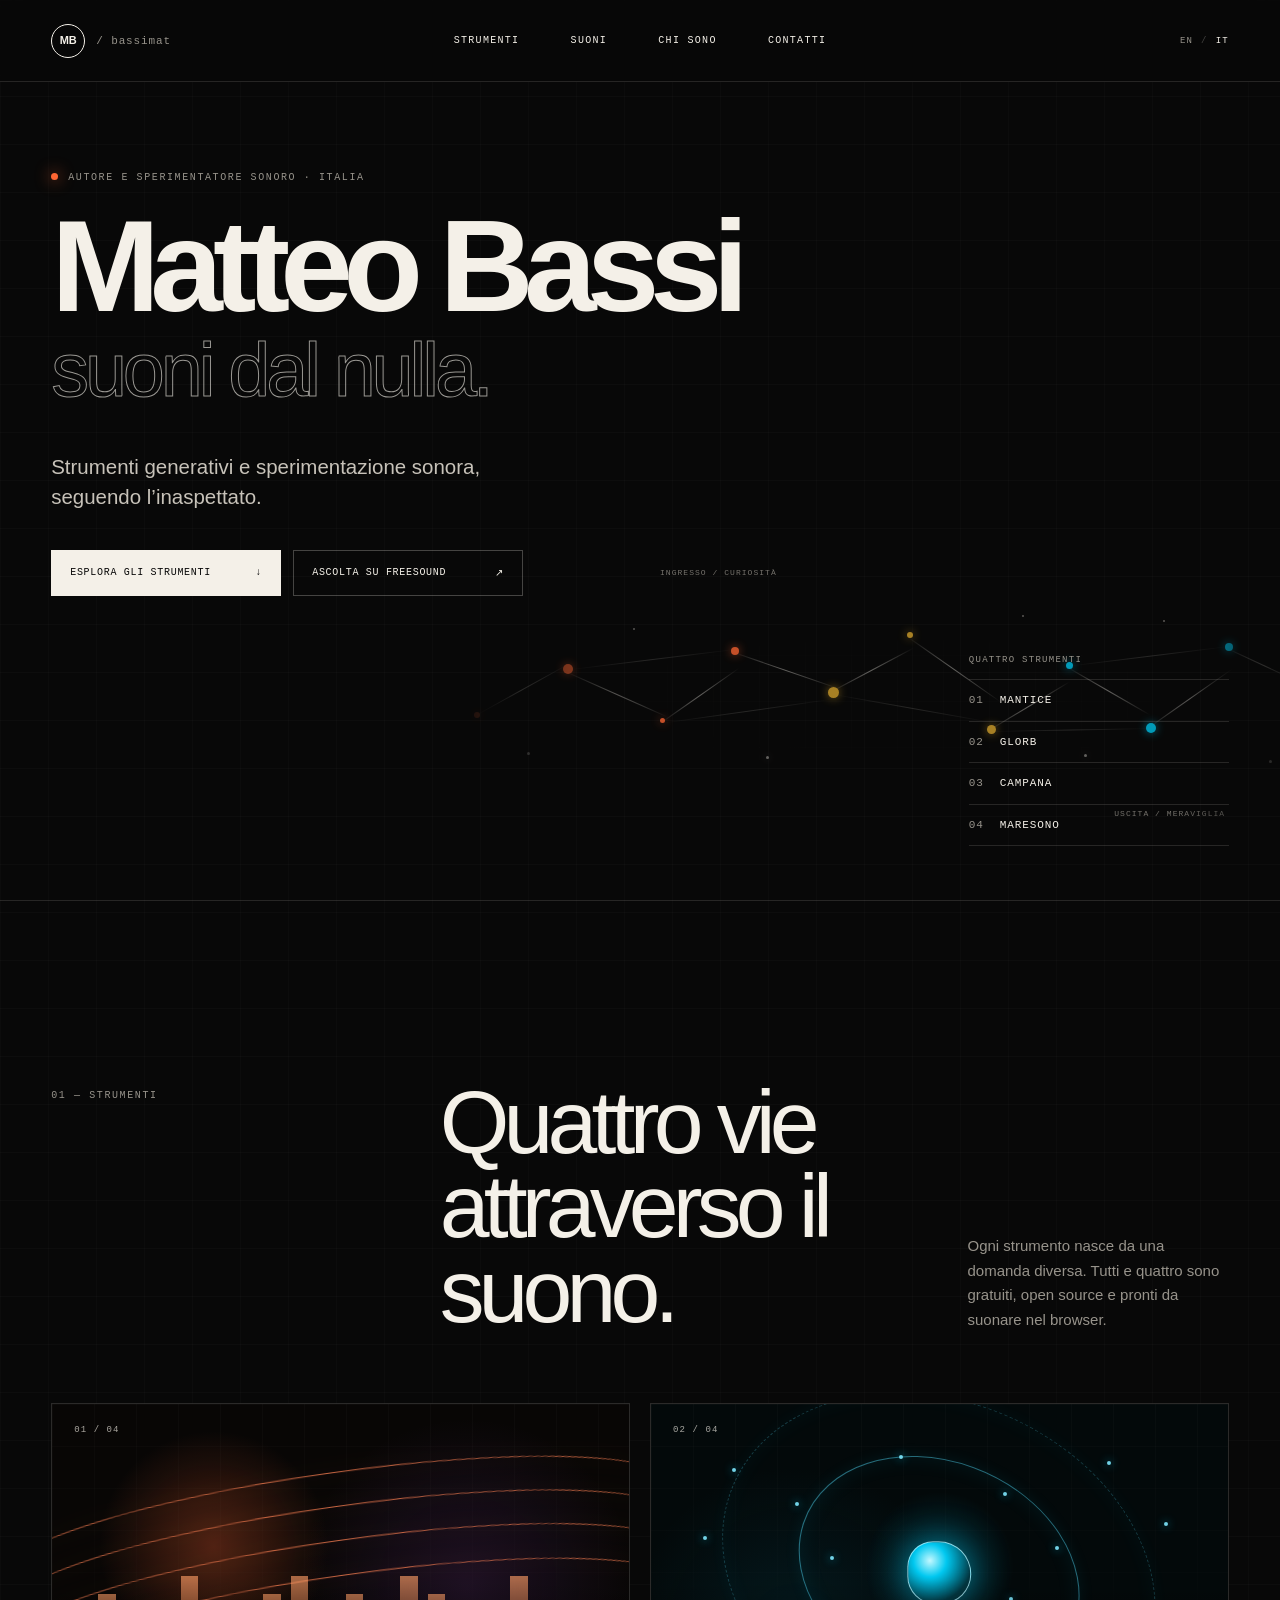
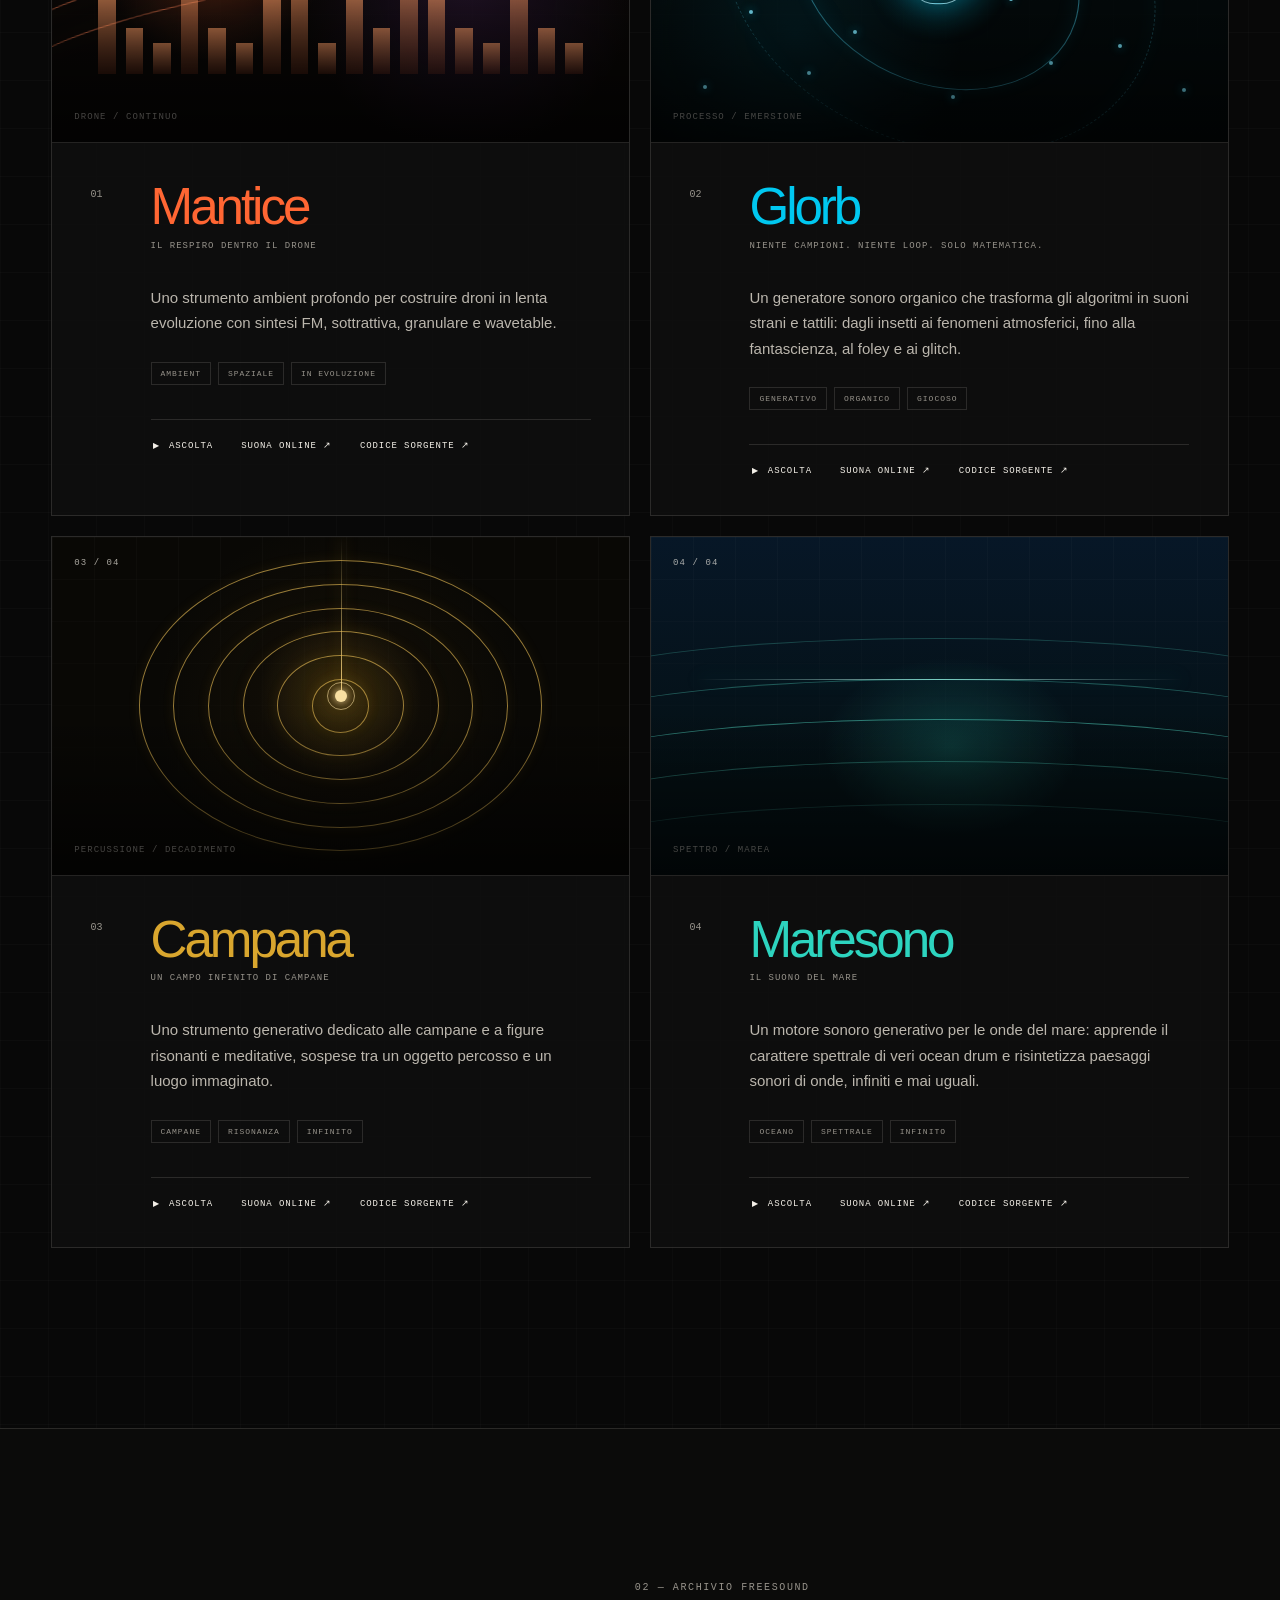
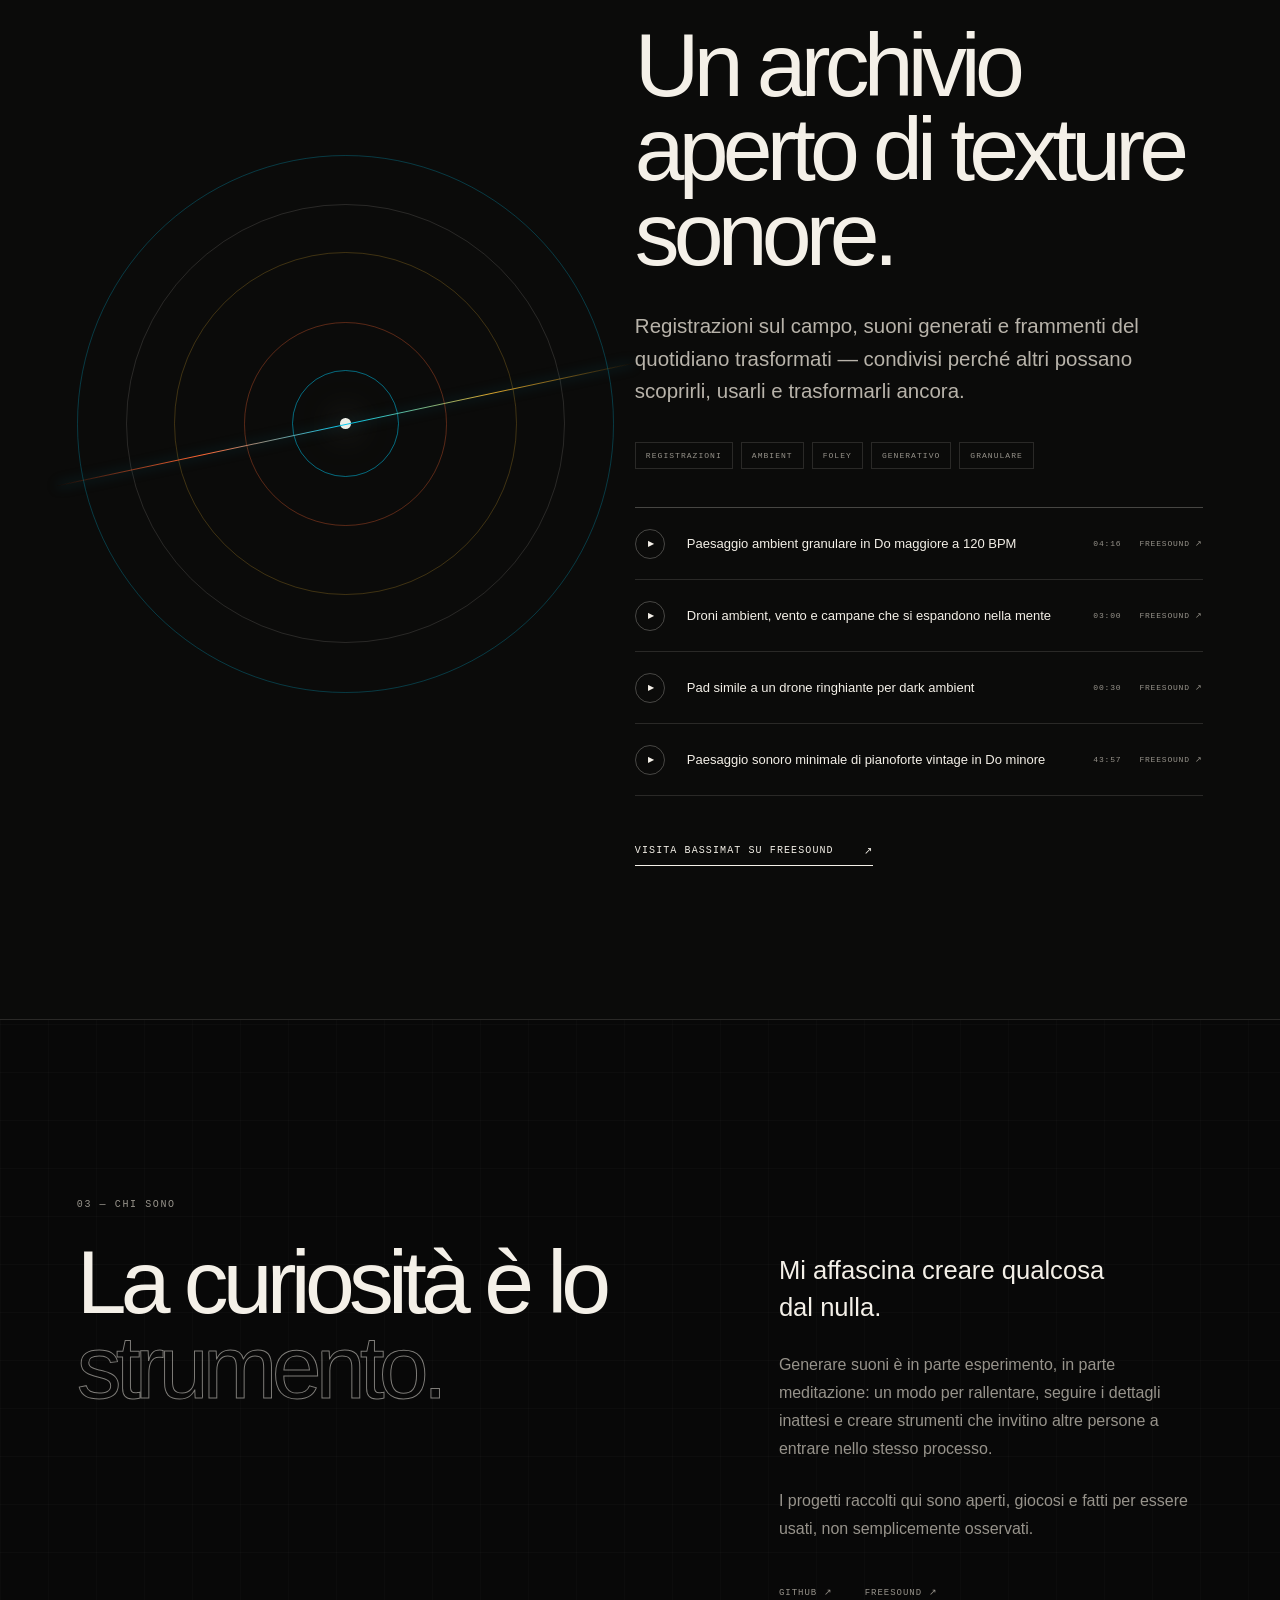
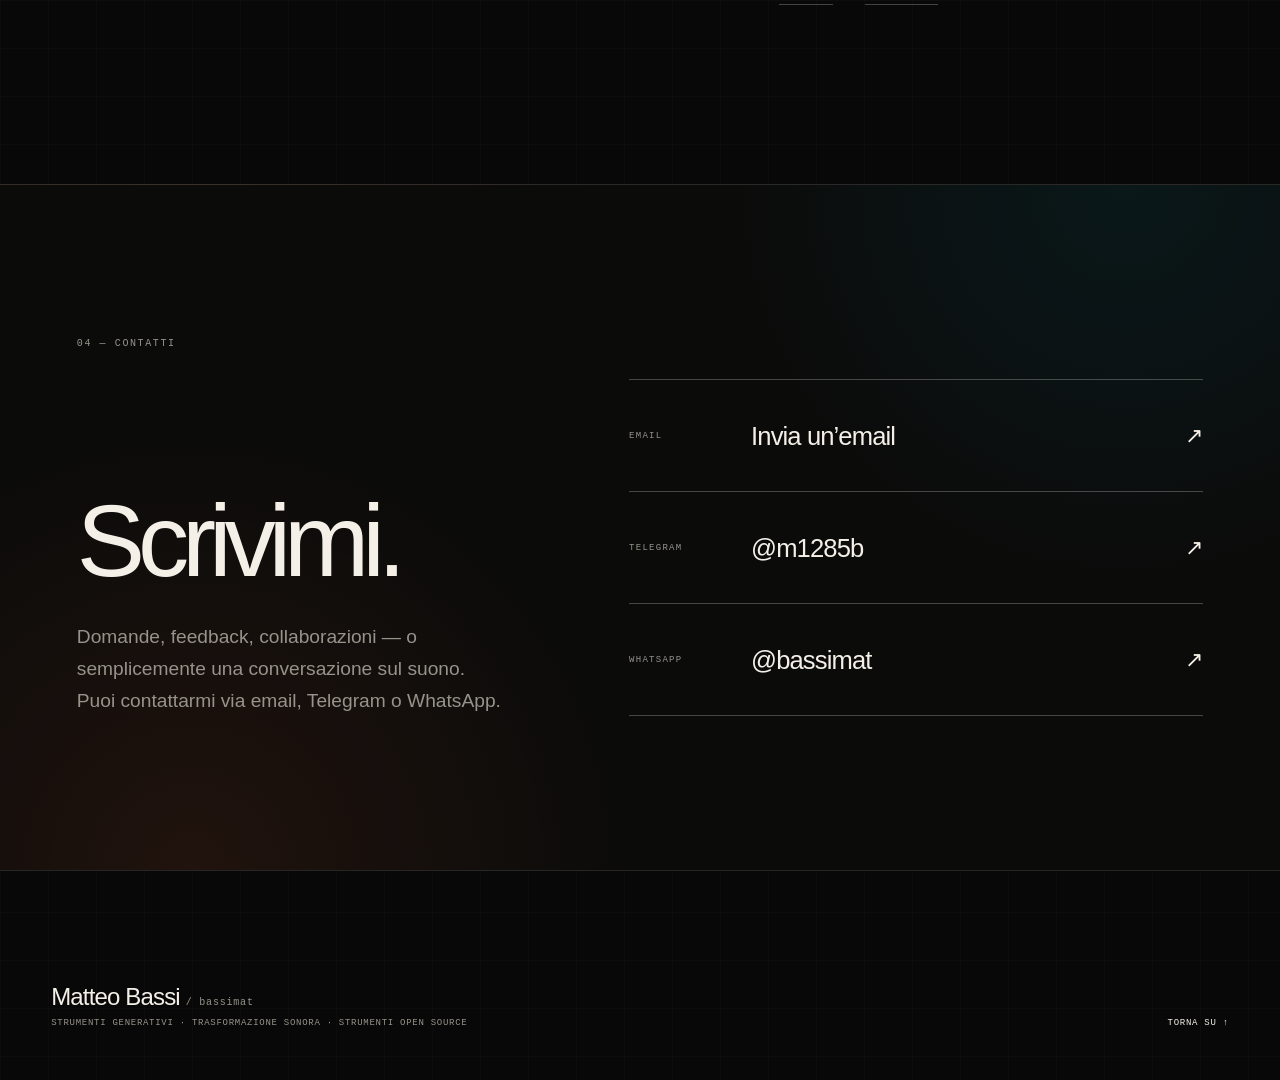
==== it/index.html @ 700a87f7 "Add complete Italian portfolio" ====
<!doctype html>
<html lang="it">
<head>
  <meta charset="utf-8">
  <meta name="viewport" content="width=device-width, initial-scale=1">
  <title>Matteo Bassi (bassimat) — Strumenti generativi e trasformazione sonora</title>
  <meta name="description" content="Strumenti generativi e trasformazione sonora sperimentale di Matteo Bassi (bassimat), creatore di Mantice, Glorb, Campana e Maresono.">
  <meta name="keywords" content="Matteo Bassi, bassimat, strumenti generativi, sound design sperimentale, trasformazione sonora, sintesi audio, Mantice, Glorb, Campana, Maresono">
  <meta name="author" content="Matteo Bassi">
  <meta name="robots" content="index, follow">
  <meta name="google-site-verification" content="pp3jhptIHkhnjku-p-0sm3J4XAJzQlE7WiNZ2JwKUNA">
  <link rel="canonical" href="https://bassimatte.github.io/it/">
  <link rel="alternate" hreflang="en" href="https://bassimatte.github.io/">
  <link rel="alternate" hreflang="it" href="https://bassimatte.github.io/it/">
  <link rel="alternate" hreflang="x-default" href="https://bassimatte.github.io/">
  <link rel="icon" type="image/png" href="/public/favicon-open-orbit.png">
  <link rel="stylesheet" href="/app/globals.css">
  <script src="/public/analytics.js" defer></script>
  <script src="/public/samples.js" defer></script>
  <meta property="og:type" content="website">
  <meta property="og:url" content="https://bassimatte.github.io/it/">
  <meta property="og:site_name" content="Matteo Bassi / bassimat">
  <meta property="og:title" content="Matteo Bassi — Strumenti generativi e trasformazione sonora">
  <meta property="og:description" content="Strumenti generativi e sperimentazione sonora, seguendo l’inaspettato.">
  <meta property="og:image" content="https://bassimatte.github.io/og.png">
  <meta property="og:image:width" content="1200">
  <meta property="og:image:height" content="630">
  <meta property="og:image:alt" content="Matteo Bassi — Strumenti generativi e trasformazione sonora">
  <meta name="twitter:card" content="summary_large_image">
  <meta name="twitter:title" content="Matteo Bassi — Strumenti generativi e trasformazione sonora">
  <meta name="twitter:description" content="Strumenti generativi e sperimentazione sonora, seguendo l’inaspettato.">
  <meta name="twitter:image" content="https://bassimatte.github.io/og.png">
  <script type="application/ld+json">
  {
    "@context": "https://schema.org",
    "@graph": [
      {
        "@type": "Person",
        "@id": "https://bassimatte.github.io/#person",
        "name": "Matteo Bassi",
        "alternateName": "bassimat",
        "url": "https://bassimatte.github.io/",
        "sameAs": ["https://github.com/bassimatte", "https://freesound.org/people/bassimat/", "https://t.me/m1285b", "https://wa.me/bassimat"],
        "knowsAbout": ["Strumenti generativi", "Sound design sperimentale", "Trasformazione sonora", "Sintesi audio"]
      },
      {
        "@type": "SoftwareApplication",
        "name": "Mantice",
        "url": "https://bassimatte.github.io/mantice/",
        "applicationCategory": "MultimediaApplication",
        "operatingSystem": "Web browser",
        "isAccessibleForFree": true,
        "creator": {"@id": "https://bassimatte.github.io/#person"}
      },
      {
        "@type": "SoftwareApplication",
        "name": "Glorb",
        "url": "https://bassimatte.github.io/glorb/",
        "applicationCategory": "MultimediaApplication",
        "operatingSystem": "Web browser",
        "isAccessibleForFree": true,
        "creator": {"@id": "https://bassimatte.github.io/#person"}
      },
      {
        "@type": "SoftwareApplication",
        "name": "Campana",
        "url": "https://bassimatte.github.io/campana/",
        "applicationCategory": "MultimediaApplication",
        "operatingSystem": "Web browser",
        "isAccessibleForFree": true,
        "creator": {"@id": "https://bassimatte.github.io/#person"}
      },
      {
        "@type": "SoftwareApplication",
        "name": "Maresono",
        "url": "https://bassimatte.github.io/maresono/",
        "applicationCategory": "MultimediaApplication",
        "operatingSystem": "Web browser",
        "isAccessibleForFree": true,
        "creator": {"@id": "https://bassimatte.github.io/#person"}
      }
    ]
  }
  </script>
</head>
<body>
  <a class="skip-link" href="#main">Vai al contenuto</a>
  <div class="ambient ambient-one" aria-hidden="true"></div>
  <div class="ambient ambient-two" aria-hidden="true"></div>

  <header class="site-header">
    <a class="wordmark" href="#top" aria-label="Matteo Bassi, pagina iniziale">
      <span class="wordmark-mark">MB</span><span class="wordmark-handle">/ bassimat</span>
    </a>
    <nav aria-label="Navigazione principale">
      <a href="#instruments">Strumenti</a><a href="#sounds">Suoni</a><a href="#about">Chi sono</a><a href="#contact">Contatti</a>
    </nav>
    <div class="language-switcher" aria-label="Selezione lingua"><a href="/" lang="en">EN</a><i aria-hidden="true">/</i><a class="active" href="/it/" lang="it" aria-current="page">IT</a></div>
  </header>

  <main id="main">
    <section class="hero" id="top">
      <div class="hero-copy">
        <p class="eyebrow"><span class="signal-dot" aria-hidden="true"></span>Autore e sperimentatore sonoro · Italia</p>
        <h1>Matteo Bassi<span>suoni dal nulla.</span></h1>
        <p class="hero-intro">Strumenti generativi e sperimentazione sonora, seguendo l’inaspettato.</p>
        <div class="hero-actions">
          <a class="button button-primary" href="#instruments">Esplora gli strumenti <span aria-hidden="true">↓</span></a>
          <a class="button button-secondary" href="https://freesound.org/people/bassimat/" target="_blank" rel="noreferrer">Ascolta su Freesound <span aria-hidden="true">↗</span></a>
        </div>
      </div>
      <div class="hero-signal" aria-hidden="true">
        <div class="signal-label signal-label-left">INGRESSO / CURIOSITÀ</div>
        <div class="hero-constellation">
          <div class="constellation-lines"><i></i><i></i><i></i><i></i><i></i><i></i><i></i><i></i><i></i><i></i><i></i><i></i><i></i><i></i><i></i></div>
          <div class="constellation-grains"><i></i><i></i><i></i><i></i><i></i><i></i><i></i><i></i><i></i><i></i><i></i><i></i><i></i><i></i><i></i><i></i><i></i><i></i></div>
        </div>
        <div class="signal-label signal-label-right">USCITA / MERAVIGLIA</div>
      </div>
      <div class="project-index" aria-label="Progetti in evidenza">
        <span>QUATTRO STRUMENTI</span>
        <ol><li><a href="#mantice"><b>01</b> Mantice</a></li><li><a href="#glorb"><b>02</b> Glorb</a></li><li><a href="#campana"><b>03</b> Campana</a></li><li><a href="#maresono"><b>04</b> Maresono</a></li></ol>
      </div>
    </section>

    <section class="projects-section" id="instruments">
      <div class="section-heading">
        <p class="section-number">01 — STRUMENTI</p>
        <h2>Quattro vie attraverso il suono.</h2>
        <p>Ogni strumento nasce da una domanda diversa. Tutti e quattro sono gratuiti, open source e pronti da suonare nel browser.</p>
      </div>
      <div class="projects-grid">
        <article class="project-card project-orange" id="mantice">
          <a class="project-media" href="https://bassimatte.github.io/mantice/" target="_blank" rel="noreferrer" aria-label="Apri Mantice">
            <div class="project-art art-mantice" aria-hidden="true">
              <span class="art-number">01 / 04</span>
              <div class="mantice-waves"><span></span><span></span><span></span><span></span></div>
              <div class="mantice-spectrum"><i></i><i></i><i></i><i></i><i></i><i></i><i></i><i></i><i></i><i></i><i></i><i></i><i></i><i></i><i></i><i></i><i></i><i></i></div>
              <span class="art-caption">DRONE / CONTINUO</span>
            </div>
          </a>
          <div class="project-body">
            <div class="project-title-row"><span class="project-number">01</span><div><h3><a href="https://bassimatte.github.io/mantice/" target="_blank" rel="noreferrer">Mantice</a></h3><p class="project-kicker">Il respiro dentro il drone</p></div></div>
            <p class="project-description">Uno strumento ambient profondo per costruire droni in lenta evoluzione con sintesi FM, sottrattiva, granulare e wavetable.</p>
            <ul class="tag-list" aria-label="Qualità di Mantice"><li>Ambient</li><li>Spaziale</li><li>In evoluzione</li></ul>
            <div class="project-links"><button class="sample-link" type="button" data-sample-project="mantice" data-samples="https://cdn.freesound.org/previews/860/860122_15636277-hq.mp3" data-sample-names="expanding_drone" data-sample-gains-db="0" aria-label="Ascolta un esempio di Mantice" aria-pressed="false"><span class="sample-icon" aria-hidden="true">▶</span> Ascolta</button><a href="https://bassimatte.github.io/mantice/" target="_blank" rel="noreferrer">Suona online <span aria-hidden="true">↗</span></a><a href="https://github.com/bassimatte/mantice" target="_blank" rel="noreferrer">Codice sorgente <span aria-hidden="true">↗</span></a></div>
          </div>
        </article>

        <article class="project-card project-cyan" id="glorb">
          <a class="project-media" href="https://bassimatte.github.io/glorb/" target="_blank" rel="noreferrer" aria-label="Apri Glorb">
            <div class="project-art art-glorb" aria-hidden="true">
              <span class="art-number">02 / 04</span>
              <div class="glorb-orbits"><span></span><span></span></div>
              <div class="glorb-core"></div>
              <div class="glorb-particles"><i></i><i></i><i></i><i></i><i></i><i></i><i></i><i></i><i></i><i></i><i></i><i></i><i></i><i></i><i></i><i></i><i></i><i></i></div>
              <span class="art-caption">PROCESSO / EMERSIONE</span>
            </div>
          </a>
          <div class="project-body">
            <div class="project-title-row"><span class="project-number">02</span><div><h3><a href="https://bassimatte.github.io/glorb/" target="_blank" rel="noreferrer">Glorb</a></h3><p class="project-kicker">Niente campioni. Niente loop. Solo matematica.</p></div></div>
            <p class="project-description">Un generatore sonoro organico che trasforma gli algoritmi in suoni strani e tattili: dagli insetti ai fenomeni atmosferici, fino alla fantascienza, al foley e ai glitch.</p>
            <ul class="tag-list" aria-label="Qualità di Glorb"><li>Generativo</li><li>Organico</li><li>Giocoso</li></ul>
            <div class="project-links"><button class="sample-link" type="button" data-sample-project="glorb" data-samples="https://cdn.freesound.org/previews/855/855481_15636277-hq.mp3|https://cdn.freesound.org/previews/855/855564_15636277-hq.mp3" data-sample-names="ui|insects" data-sample-gains-db="-1.5|-8.4" aria-label="Ascolta un esempio di Glorb" aria-pressed="false"><span class="sample-icon" aria-hidden="true">▶</span> Ascolta</button><a href="https://bassimatte.github.io/glorb/" target="_blank" rel="noreferrer">Suona online <span aria-hidden="true">↗</span></a><a href="https://github.com/bassimatte/glorb" target="_blank" rel="noreferrer">Codice sorgente <span aria-hidden="true">↗</span></a></div>
          </div>
        </article>

        <article class="project-card project-gold" id="campana">
          <a class="project-media" href="https://bassimatte.github.io/campana/" target="_blank" rel="noreferrer" aria-label="Apri Campana">
            <div class="project-art art-campana" aria-hidden="true">
              <span class="art-number">03 / 04</span>
              <div class="campana-bell">
                <div class="campana-strike"></div>
                <div class="campana-rings"><span></span><span></span><span></span><span></span><span></span><span></span></div>
                <div class="campana-core"></div>
              </div>
              <span class="art-caption">PERCUSSIONE / DECADIMENTO</span>
            </div>
          </a>
          <div class="project-body">
            <div class="project-title-row"><span class="project-number">03</span><div><h3><a href="https://bassimatte.github.io/campana/" target="_blank" rel="noreferrer">Campana</a></h3><p class="project-kicker">Un campo infinito di campane</p></div></div>
            <p class="project-description">Uno strumento generativo dedicato alle campane e a figure risonanti e meditative, sospese tra un oggetto percosso e un luogo immaginato.</p>
            <ul class="tag-list" aria-label="Qualità di Campana"><li>Campane</li><li>Risonanza</li><li>Infinito</li></ul>
            <div class="project-links"><button class="sample-link" type="button" data-sample-project="campana" data-samples="https://cdn.freesound.org/previews/855/855554_15636277-hq.mp3" data-sample-names="aurora" data-sample-gains-db="-2.1" aria-label="Ascolta un esempio di Campana" aria-pressed="false"><span class="sample-icon" aria-hidden="true">▶</span> Ascolta</button><a href="https://bassimatte.github.io/campana/" target="_blank" rel="noreferrer">Suona online <span aria-hidden="true">↗</span></a><a href="https://github.com/bassimatte/campana" target="_blank" rel="noreferrer">Codice sorgente <span aria-hidden="true">↗</span></a></div>
          </div>
        </article>

        <article class="project-card project-teal" id="maresono">
          <a class="project-media" href="https://bassimatte.github.io/maresono/" target="_blank" rel="noreferrer" aria-label="Apri Maresono">
            <div class="project-art art-maresono" aria-hidden="true">
              <span class="art-number">04 / 04</span>
              <div class="maresono-horizon"></div>
              <div class="maresono-waves"><span></span><span></span><span></span><span></span><span></span></div>
              <span class="art-caption">SPETTRO / MAREA</span>
            </div>
          </a>
          <div class="project-body">
            <div class="project-title-row"><span class="project-number">04</span><div><h3><a href="https://bassimatte.github.io/maresono/" target="_blank" rel="noreferrer">Maresono</a></h3><p class="project-kicker">Il suono del mare</p></div></div>
            <p class="project-description">Un motore sonoro generativo per le onde del mare: apprende il carattere spettrale di veri ocean drum e risintetizza paesaggi sonori di onde, infiniti e mai uguali.</p>
            <ul class="tag-list" aria-label="Qualità di Maresono"><li>Oceano</li><li>Spettrale</li><li>Infinito</li></ul>
            <div class="project-links"><button class="sample-link" type="button" data-sample-project="maresono" data-samples="/public/audio/maresono-onda-lunga-sample.mp3" data-sample-names="onda_lunga" data-sample-gains-db="0" aria-label="Ascolta un esempio di Maresono" aria-pressed="false"><span class="sample-icon" aria-hidden="true">▶</span> Ascolta</button><a href="https://bassimatte.github.io/maresono/" target="_blank" rel="noreferrer">Suona online <span aria-hidden="true">↗</span></a><a href="https://github.com/bassimatte/maresono" target="_blank" rel="noreferrer">Codice sorgente <span aria-hidden="true">↗</span></a></div>
          </div>
        </article>
      </div>
    </section>

    <section class="sounds-section" id="sounds">
      <div class="sounds-orbit" aria-hidden="true"><span></span><span></span><span></span><i></i></div>
      <div class="sounds-copy">
        <p class="section-number">02 — ARCHIVIO FREESOUND</p>
        <h2>Un archivio aperto di texture sonore.</h2>
        <p>Registrazioni sul campo, suoni generati e frammenti del quotidiano trasformati — condivisi perché altri possano scoprirli, usarli e trasformarli ancora.</p>
        <div class="sound-topics" aria-label="Temi dell’archivio sonoro"><span>REGISTRAZIONI</span><span>AMBIENT</span><span>FOLEY</span><span>GENERATIVO</span><span>GRANULARE</span></div>
        <div class="archive-list" aria-label="Suoni scelti dall’archivio">
          <div class="archive-item"><button class="archive-play" type="button" data-sample-project="archive" data-sample-label="Paesaggio ambient granulare in Do maggiore a 120 BPM" data-samples="https://cdn.freesound.org/previews/839/839053_15636277-hq.mp3" data-sample-names="839053" aria-label="Ascolta Paesaggio ambient granulare in Do maggiore a 120 BPM" aria-pressed="false"><span class="sample-icon" aria-hidden="true">▶</span></button><strong>Paesaggio ambient granulare in Do maggiore a 120 BPM</strong><span class="archive-duration">04:16</span><a href="https://freesound.org/people/bassimat/sounds/839053/" target="_blank" rel="noreferrer">Freesound <span aria-hidden="true">↗</span></a></div>
          <div class="archive-item"><button class="archive-play" type="button" data-sample-project="archive" data-sample-label="Droni ambient, vento e campane che si espandono nella mente" data-samples="https://cdn.freesound.org/previews/861/861210_15636277-hq.mp3" data-sample-names="861210" aria-label="Ascolta Droni ambient, vento e campane che si espandono nella mente" aria-pressed="false"><span class="sample-icon" aria-hidden="true">▶</span></button><strong>Droni ambient, vento e campane che si espandono nella mente</strong><span class="archive-duration">03:00</span><a href="https://freesound.org/people/bassimat/sounds/861210/" target="_blank" rel="noreferrer">Freesound <span aria-hidden="true">↗</span></a></div>
          <div class="archive-item"><button class="archive-play" type="button" data-sample-project="archive" data-sample-label="Pad simile a un drone ringhiante per dark ambient" data-samples="https://cdn.freesound.org/previews/845/845391_15636277-hq.mp3" data-sample-names="845391" aria-label="Ascolta Pad simile a un drone ringhiante per dark ambient" aria-pressed="false"><span class="sample-icon" aria-hidden="true">▶</span></button><strong>Pad simile a un drone ringhiante per dark ambient</strong><span class="archive-duration">00:30</span><a href="https://freesound.org/people/bassimat/sounds/845391/" target="_blank" rel="noreferrer">Freesound <span aria-hidden="true">↗</span></a></div>
          <div class="archive-item"><button class="archive-play" type="button" data-sample-project="archive" data-sample-label="Paesaggio sonoro minimale di pianoforte vintage in Do minore" data-samples="https://cdn.freesound.org/previews/859/859546_15636277-hq.mp3" data-sample-names="859546" aria-label="Ascolta Paesaggio sonoro minimale di pianoforte vintage in Do minore" aria-pressed="false"><span class="sample-icon" aria-hidden="true">▶</span></button><strong>Paesaggio sonoro minimale di pianoforte vintage in Do minore</strong><span class="archive-duration">43:57</span><a href="https://freesound.org/people/bassimat/sounds/859546/" target="_blank" rel="noreferrer">Freesound <span aria-hidden="true">↗</span></a></div>
        </div>
        <a class="text-link" href="https://freesound.org/people/bassimat/" target="_blank" rel="noreferrer">Visita bassimat su Freesound <span aria-hidden="true">↗</span></a>
      </div>
    </section>

    <section class="about-section" id="about">
      <p class="section-number">03 — CHI SONO</p>
      <div class="about-grid">
        <h2>La curiosità è lo<span>strumento.</span></h2>
        <div class="about-copy">
          <p class="about-lead">Mi affascina creare qualcosa dal nulla.</p>
          <p>Generare suoni è in parte esperimento, in parte meditazione: un modo per rallentare, seguire i dettagli inattesi e creare strumenti che invitino altre persone a entrare nello stesso processo.</p>
          <p>I progetti raccolti qui sono aperti, giocosi e fatti per essere usati, non semplicemente osservati.</p>
          <div class="about-links"><a href="https://github.com/bassimatte" target="_blank" rel="noreferrer">GitHub <span aria-hidden="true">↗</span></a><a href="https://freesound.org/people/bassimat/" target="_blank" rel="noreferrer">Freesound <span aria-hidden="true">↗</span></a></div>
        </div>
      </div>
    </section>

    <section class="contact-section" id="contact">
      <p class="section-number">04 — CONTATTI</p>
      <div class="contact-grid">
        <div class="contact-copy">
          <h2>Scrivimi.</h2>
          <p>Domande, feedback, collaborazioni — o semplicemente una conversazione sul suono. Puoi contattarmi via email, Telegram o WhatsApp.</p>
        </div>
        <div class="contact-actions">
          <button class="contact-card contact-email" type="button" data-email-link="YmFzc2kubWF0dGVvQGdtYWlsLmNvbQ==" aria-label="Invia un’email a Matteo Bassi">
            <span class="contact-label">Email</span><strong>Invia un’email</strong><i aria-hidden="true">↗</i>
          </button>
          <a class="contact-card contact-telegram" href="https://t.me/m1285b" target="_blank" rel="noreferrer">
            <span class="contact-label">Telegram</span><strong>@m1285b</strong><i aria-hidden="true">↗</i>
          </a>
          <a class="contact-card contact-whatsapp" href="https://wa.me/bassimat" target="_blank" rel="noreferrer">
            <span class="contact-label">WhatsApp</span><strong>@bassimat</strong><i aria-hidden="true">↗</i>
          </a>
        </div>
      </div>
    </section>
  </main>

  <footer>
    <div><p class="footer-name">Matteo Bassi <span>/ bassimat</span></p><p>Strumenti generativi · trasformazione sonora · strumenti open source</p></div>
    <a href="#top">Torna su <span aria-hidden="true">↑</span></a>
  </footer>
  <script>(function(){var b=document.querySelector('[data-email-link]');if(!b)return;b.addEventListener('click',function(){window.location.href='mailto:'+atob(b.getAttribute('data-email-link'));});})();</script>
</body>
</html>
---- app/globals.css ----
:root {
  --ink: #080808;
  --panel: #10100f;
  --line: rgba(244, 240, 232, 0.13);
  --line-strong: rgba(244, 240, 232, 0.26);
  --paper: #f4f0e8;
  --muted: #97938b;
  --orange: #ff6633;
  --cyan: #00c8f0;
  --gold: #d9a62e;
  --teal: #2dd4bf;
  --mono: "SFMono-Regular", Consolas, "Liberation Mono", monospace;
  --sans: "Helvetica Neue", Helvetica, Arial, sans-serif;
}

* { box-sizing: border-box; }
html { scroll-behavior: smooth; background: var(--ink); }
body {
  margin: 0;
  overflow-x: hidden;
  background:
    linear-gradient(rgba(255,255,255,0.018) 1px, transparent 1px),
    linear-gradient(90deg, rgba(255,255,255,0.014) 1px, transparent 1px),
    var(--ink);
  background-size: 48px 48px;
  color: var(--paper);
  font-family: var(--sans);
  font-size: 16px;
  line-height: 1.5;
  -webkit-font-smoothing: antialiased;
}

::selection { background: var(--paper); color: var(--ink); }
a { color: inherit; text-decoration: none; }

.skip-link {
  position: fixed;
  z-index: 100;
  top: 12px;
  left: 12px;
  padding: 10px 14px;
  transform: translateY(-160%);
  background: var(--paper);
  color: var(--ink);
  font: 12px var(--mono);
}
.skip-link:focus { transform: translateY(0); }

.ambient {
  position: fixed;
  z-index: -1;
  border-radius: 50%;
  filter: blur(90px);
  opacity: 0.1;
  pointer-events: none;
}
.ambient-one { top: 8vh; left: -20vw; width: 55vw; height: 55vw; background: var(--orange); }
.ambient-two { top: 52vh; right: -25vw; width: 58vw; height: 58vw; background: var(--cyan); }

.site-header {
  position: relative;
  z-index: 10;
  display: grid;
  grid-template-columns: 1fr auto 1fr;
  align-items: center;
  min-height: 82px;
  padding: 0 clamp(22px, 4vw, 68px);
  border-bottom: 1px solid var(--line);
  background: rgba(8, 8, 8, 0.82);
  backdrop-filter: blur(18px);
}
.wordmark { display: inline-flex; align-items: baseline; width: fit-content; font-weight: 700; letter-spacing: -0.02em; }
.wordmark-mark {
  display: inline-grid;
  place-items: center;
  width: 34px;
  height: 34px;
  margin-right: 11px;
  border: 1px solid var(--paper);
  border-radius: 50%;
  font-size: 11px;
  letter-spacing: 0;
}
.wordmark-handle { color: var(--muted); font: 400 11px var(--mono); letter-spacing: 0.08em; }
nav { display: flex; gap: clamp(24px, 4vw, 52px); font: 10px var(--mono); letter-spacing: 0.13em; text-transform: uppercase; }
nav a, .header-link, footer a { transition: color 180ms ease; }
nav a:hover, .header-link:hover, footer a:hover { color: var(--orange); }
.header-link { justify-self: end; font: 10px var(--mono); letter-spacing: 0.13em; text-transform: uppercase; }
.language-switcher { justify-self: end; display: flex; align-items: center; gap: 8px; color: var(--muted); font: 9px var(--mono); letter-spacing: 0.13em; }
.language-switcher a { transition: color 180ms ease; }
.language-switcher a:hover, .language-switcher a:focus-visible { color: var(--orange); }
.language-switcher .active { color: var(--paper); }
.language-switcher i { color: var(--line-strong); font-style: normal; }

.hero {
  position: relative;
  display: grid;
  grid-template-columns: minmax(0, 1.5fr) minmax(220px, 0.5fr);
  min-height: calc(100svh - 82px);
  padding: clamp(72px, 10vh, 128px) clamp(22px, 4vw, 68px) 40px;
  overflow: hidden;
}
.hero-copy { position: relative; z-index: 2; max-width: 1050px; }
.eyebrow, .section-number { margin: 0 0 30px; color: var(--muted); font: 10px var(--mono); letter-spacing: 0.16em; text-transform: uppercase; }
.signal-dot {
  display: inline-block;
  width: 7px;
  height: 7px;
  margin-right: 10px;
  border-radius: 50%;
  background: var(--orange);
  box-shadow: 0 0 16px var(--orange);
  animation: pulse 2.4s ease-in-out infinite;
}
@keyframes pulse { 50% { opacity: 0.35; box-shadow: 0 0 4px var(--orange); } }
h1, h2, h3, p { text-wrap: pretty; }
h1 { max-width: 1040px; margin: 0; font-size: clamp(64px, 10.2vw, 164px); font-weight: 600; letter-spacing: -0.075em; line-height: 0.82; }
h1 > span {
  display: block;
  max-width: 850px;
  margin-top: 0.18em;
  color: transparent;
  font-size: 0.58em;
  font-weight: 400;
  letter-spacing: -0.055em;
  line-height: 0.96;
  -webkit-text-stroke: 1px rgba(244, 240, 232, 0.62);
}
.hero-intro { max-width: 570px; margin: 46px 0 0; color: #c7c2b9; font-size: clamp(18px, 1.6vw, 24px); font-weight: 300; line-height: 1.45; }
.hero-actions { display: flex; flex-wrap: wrap; gap: 12px; margin-top: 38px; }
.button {
  display: inline-flex;
  align-items: center;
  justify-content: space-between;
  min-width: 230px;
  padding: 16px 18px;
  border: 1px solid var(--line-strong);
  font: 10px var(--mono);
  letter-spacing: 0.07em;
  text-transform: uppercase;
  transition: color 180ms ease, background 180ms ease, border-color 180ms ease;
}
.button-primary { border-color: var(--paper); background: var(--paper); color: var(--ink); }
.button-primary:hover { border-color: var(--orange); background: var(--orange); }
.button-secondary:hover { border-color: var(--paper); background: rgba(244, 240, 232, 0.06); }

.hero-signal {
  position: absolute;
  z-index: 0;
  right: -4%;
  bottom: 10%;
  left: 35%;
  height: 250px;
  opacity: 0.76;
  -webkit-mask-image: linear-gradient(90deg, transparent, black 22%, black 82%, transparent);
  mask-image: linear-gradient(90deg, transparent, black 22%, black 82%, transparent);
}
.hero-constellation { position: absolute; inset: 22px 0 18px; animation: constellation-breathe 16s ease-in-out infinite; }
.hero-constellation::before { position: absolute; inset: 9% 4%; content: ""; opacity: 0.18; background-image: linear-gradient(rgba(244, 240, 232, 0.12) 1px, transparent 1px), linear-gradient(90deg, rgba(244, 240, 232, 0.12) 1px, transparent 1px); background-size: 46px 46px; mask-image: radial-gradient(ellipse, black, transparent 72%); }
.constellation-lines, .constellation-grains { position: absolute; inset: 0; }
.constellation-lines i { position: absolute; display: block; height: 1px; background: linear-gradient(90deg, transparent, rgba(244, 240, 232, 0.5), transparent); transform-origin: left center; animation: constellation-link 7s ease-in-out infinite; }
.constellation-lines i:nth-child(1) { top: 60%; left: 3%; width: 12%; transform: rotate(-29deg); }
.constellation-lines i:nth-child(2) { top: 38%; left: 13%; width: 13%; transform: rotate(24deg); animation-delay: -1.4s; }
.constellation-lines i:nth-child(3) { top: 63%; left: 24%; width: 11%; transform: rotate(-35deg); animation-delay: -3s; }
.constellation-lines i:nth-child(4) { top: 29%; left: 32%; width: 13%; transform: rotate(19deg); animation-delay: -4.5s; }
.constellation-lines i:nth-child(5) { top: 49%; left: 43%; width: 11%; transform: rotate(-28deg); animation-delay: -2.2s; }
.constellation-lines i:nth-child(6) { top: 22%; left: 52%; width: 13%; transform: rotate(35deg); animation-delay: -5.5s; }
.constellation-lines i:nth-child(7) { top: 67%; left: 61%; width: 11%; transform: rotate(-31deg); animation-delay: -0.8s; }
.constellation-lines i:nth-child(8) { top: 36%; left: 70%; width: 11%; transform: rotate(30deg); animation-delay: -3.8s; }
.constellation-lines i:nth-child(9) { top: 66%; left: 79%; width: 12%; transform: rotate(-35deg); animation-delay: -1.9s; }
.constellation-lines i:nth-child(10) { top: 27%; left: 88%; width: 10%; transform: rotate(25deg); animation-delay: -4.9s; }
.constellation-lines i:nth-child(11) { top: 38%; left: 13%; width: 20%; transform: rotate(-7deg); opacity: 0.35; animation-delay: -2.7s; }
.constellation-lines i:nth-child(12) { top: 63%; left: 24%; width: 20%; transform: rotate(-8deg); opacity: 0.35; animation-delay: -5.8s; }
.constellation-lines i:nth-child(13) { top: 49%; left: 43%; width: 19%; transform: rotate(10deg); opacity: 0.35; animation-delay: -1.1s; }
.constellation-lines i:nth-child(14) { top: 67%; left: 61%; width: 19%; transform: rotate(-1deg); opacity: 0.35; animation-delay: -4.2s; }
.constellation-lines i:nth-child(15) { top: 36%; left: 70%; width: 19%; transform: rotate(-7deg); opacity: 0.35; animation-delay: -3.3s; }
.constellation-grains i { --grain-color: var(--paper); --grain-size: 4px; --drift-x: 3px; --drift-y: -4px; position: absolute; display: block; width: var(--grain-size); aspect-ratio: 1; border-radius: 50%; background: var(--grain-color); box-shadow: 0 0 10px color-mix(in srgb, var(--grain-color) 70%, transparent); animation: constellation-grain 6s ease-in-out infinite; }
.constellation-grains i:nth-child(1) { top: 58%; left: 3%; --grain-color: var(--orange); --grain-size: 6px; }
.constellation-grains i:nth-child(2) { top: 35%; left: 13%; --grain-color: var(--orange); --grain-size: 10px; --drift-x: -3px; animation-delay: -1.2s; }
.constellation-grains i:nth-child(3) { top: 61%; left: 24%; --grain-color: var(--orange); --grain-size: 5px; --drift-y: 4px; animation-delay: -2.8s; }
.constellation-grains i:nth-child(4) { top: 27%; left: 32%; --grain-color: var(--orange); --grain-size: 8px; --drift-x: 5px; animation-delay: -4.1s; }
.constellation-grains i:nth-child(5) { top: 46%; left: 43%; --grain-color: var(--gold); --grain-size: 11px; --drift-x: -4px; animation-delay: -0.6s; }
.constellation-grains i:nth-child(6) { top: 20%; left: 52%; --grain-color: var(--gold); --grain-size: 6px; --drift-y: 5px; animation-delay: -3.5s; }
.constellation-grains i:nth-child(7) { top: 64%; left: 61%; --grain-color: var(--gold); --grain-size: 9px; --drift-x: 4px; animation-delay: -5.2s; }
.constellation-grains i:nth-child(8) { top: 34%; left: 70%; --grain-color: var(--cyan); --grain-size: 7px; --drift-y: 4px; animation-delay: -2s; }
.constellation-grains i:nth-child(9) { top: 63%; left: 79%; --grain-color: var(--cyan); --grain-size: 10px; --drift-x: -4px; animation-delay: -4.7s; }
.constellation-grains i:nth-child(10) { top: 25%; left: 88%; --grain-color: var(--cyan); --grain-size: 8px; --drift-y: 5px; animation-delay: -1.8s; }
.constellation-grains i:nth-child(11) { top: 48%; left: 97%; --grain-color: var(--cyan); --grain-size: 12px; --drift-x: -5px; animation-delay: -3.9s; }
.constellation-grains i:nth-child(12) { top: 77%; left: 9%; --grain-size: 3px; opacity: 0.5; animation-delay: -4.4s; }
.constellation-grains i:nth-child(13) { top: 18%; left: 21%; --grain-size: 2px; opacity: 0.45; animation-delay: -2.5s; }
.constellation-grains i:nth-child(14) { top: 79%; left: 36%; --grain-size: 3px; opacity: 0.5; animation-delay: -5.6s; }
.constellation-grains i:nth-child(15) { top: 12%; left: 65%; --grain-size: 2px; opacity: 0.45; animation-delay: -1.5s; }
.constellation-grains i:nth-child(16) { top: 78%; left: 72%; --grain-size: 3px; opacity: 0.5; animation-delay: -3.1s; }
.constellation-grains i:nth-child(17) { top: 14%; left: 81%; --grain-size: 2px; opacity: 0.45; animation-delay: -0.9s; }
.constellation-grains i:nth-child(18) { top: 81%; left: 93%; --grain-size: 3px; opacity: 0.5; animation-delay: -4.9s; }
@keyframes constellation-breathe { 50% { transform: translate3d(1.2%, -2%, 0) scale(1.015); } }
@keyframes constellation-link { 0%, 100% { opacity: 0.15; } 50% { opacity: 0.62; } }
@keyframes constellation-grain { 0%, 100% { opacity: 0.48; transform: translate3d(0, 0, 0) scale(0.86); } 48% { opacity: 1; transform: translate3d(var(--drift-x), var(--drift-y), 0) scale(1.16); } }
.signal-label { position: absolute; color: var(--muted); font: 8px var(--mono); letter-spacing: 0.13em; }
.signal-label-left { top: 0; left: 24%; }
.signal-label-right { right: 12%; bottom: 0; }

.project-index { position: relative; z-index: 2; align-self: end; justify-self: end; width: min(100%, 260px); margin-bottom: 14px; font-family: var(--mono); }
.project-index > span { display: block; padding-bottom: 12px; border-bottom: 1px solid var(--line); color: var(--muted); font-size: 9px; letter-spacing: 0.14em; }
.project-index ol { margin: 0; padding: 0; list-style: none; }
.project-index a { display: flex; gap: 16px; padding: 12px 0; border-bottom: 1px solid var(--line); font-size: 11px; letter-spacing: 0.08em; text-transform: uppercase; transition: padding 180ms ease, color 180ms ease; }
.project-index a:hover { padding-left: 8px; color: var(--orange); }
.project-index b { color: var(--muted); font-weight: 400; }

.projects-section { padding: clamp(100px, 14vw, 200px) clamp(22px, 4vw, 68px); border-top: 1px solid var(--line); }
.section-heading { display: grid; grid-template-columns: 1fr 1.4fr 0.75fr; gap: 40px; align-items: end; margin-bottom: 70px; }
.section-heading .section-number { align-self: start; margin: 10px 0 0; }
.section-heading h2, .sounds-copy h2, .about-grid h2 { margin: 0; font-size: clamp(46px, 7vw, 108px); font-weight: 500; letter-spacing: -0.065em; line-height: 0.94; }
.section-heading > p:last-child { margin: 0; color: var(--muted); font-size: 15px; line-height: 1.65; }

.projects-grid { display: grid; grid-template-columns: repeat(2, minmax(0, 1fr)); gap: 20px; }
.project-card { overflow: hidden; border: 1px solid var(--line); background: rgba(15, 15, 14, 0.86); transition: border-color 220ms ease, transform 220ms ease; }
.project-card:hover { transform: translateY(-4px); }
.project-orange:hover { border-color: rgba(255, 102, 51, 0.65); }
.project-cyan:hover { border-color: rgba(0, 200, 240, 0.65); }
.project-gold:hover { border-color: rgba(217, 166, 46, 0.65); }
.project-teal:hover { border-color: rgba(45, 212, 191, 0.65); }
.project-media { position: relative; display: block; aspect-ratio: 1.7 / 1; overflow: hidden; border-bottom: 1px solid var(--line); background: #050505; }
.project-media::after { position: absolute; z-index: 2; inset: 0; content: ""; background: linear-gradient(180deg, transparent 52%, rgba(0, 0, 0, 0.7)); pointer-events: none; }
.project-art { position: absolute; inset: 0; overflow: hidden; isolation: isolate; transition: transform 700ms cubic-bezier(.2,.8,.2,1); }
.project-art::before { position: absolute; z-index: -1; inset: 0; content: ""; opacity: 0.15; background-image: linear-gradient(rgba(244, 240, 232, 0.16) 1px, transparent 1px), linear-gradient(90deg, rgba(244, 240, 232, 0.16) 1px, transparent 1px); background-size: 42px 42px; mask-image: linear-gradient(to bottom, black, transparent 84%); }
.project-media:hover .project-art { transform: scale(1.025); }
.art-number, .art-caption { position: absolute; z-index: 3; color: rgba(244, 240, 232, 0.68); font: 9px var(--mono); letter-spacing: 0.12em; }
.art-number { top: 21px; left: 22px; }
.art-caption { bottom: 20px; left: 22px; }
.art-mantice { background: radial-gradient(circle at 28% 42%, rgba(255, 102, 51, 0.29), transparent 25%), radial-gradient(circle at 72% 54%, rgba(129, 65, 171, 0.18), transparent 37%), #080605; }
.mantice-waves { position: absolute; inset: 7% -14% 15%; transform: rotate(-8deg); }
.mantice-waves span { position: absolute; left: 4%; width: 92%; height: 44%; border: 1px solid transparent; border-top-color: rgba(255, 131, 84, 0.77); border-radius: 50%; filter: drop-shadow(0 0 9px rgba(255, 102, 51, 0.32)); animation: mantice-drift 8s ease-in-out infinite alternate; }
.mantice-waves span:nth-child(1) { top: 17%; }
.mantice-waves span:nth-child(2) { top: 30%; animation-delay: -2s; animation-duration: 10s; }
.mantice-waves span:nth-child(3) { top: 43%; animation-delay: -4s; animation-duration: 12s; }
.mantice-waves span:nth-child(4) { top: 56%; animation-delay: -6s; animation-duration: 14s; }
.mantice-spectrum { position: absolute; right: 8%; bottom: 20%; left: 8%; display: flex; gap: clamp(4px, 1vw, 10px); align-items: end; height: 31%; opacity: 0.7; }
.mantice-spectrum i { flex: 1; min-width: 2px; height: 30%; background: linear-gradient(to top, rgba(255, 102, 51, 0.2), rgba(255, 158, 102, 0.9)); animation: mantice-meter 3.6s ease-in-out infinite alternate; transform-origin: bottom; }
.mantice-spectrum i:nth-child(3n + 1) { height: 77%; animation-delay: -1.1s; }
.mantice-spectrum i:nth-child(3n + 2) { height: 44%; animation-delay: -2.3s; }
.mantice-spectrum i:nth-child(4n) { height: 94%; animation-delay: -3s; }

.art-glorb { background: radial-gradient(circle at 50% 48%, rgba(0, 200, 240, 0.21), transparent 22%), radial-gradient(circle at 25% 68%, rgba(5, 78, 96, 0.24), transparent 34%), #03090a; }
.glorb-orbits, .glorb-particles { position: absolute; inset: 0; }
.glorb-orbits span { position: absolute; top: 50%; left: 50%; width: 44%; aspect-ratio: 1; border: 1px solid rgba(80, 225, 255, 0.45); border-radius: 50%; transform: translate(-50%, -50%) rotate(-18deg) skewX(15deg); box-shadow: inset 0 0 22px rgba(0, 200, 240, 0.08), 0 0 16px rgba(0, 200, 240, 0.08); animation: glorb-orbit 14s linear infinite; }
.glorb-orbits span:nth-child(2) { width: 68%; border-style: dashed; opacity: 0.5; animation-direction: reverse; animation-duration: 22s; }
.glorb-core { position: absolute; top: 50%; left: 50%; width: 11%; aspect-ratio: 1; border: 1px solid rgba(179, 244, 255, 0.76); border-radius: 44% 56% 52% 48%; background: radial-gradient(circle at 35% 30%, #c4f8ff, #00c8f0 28%, rgba(0, 200, 240, 0.12) 72%); box-shadow: 0 0 34px rgba(0, 200, 240, 0.55); transform: translate(-50%, -50%); animation: glorb-core 5s ease-in-out infinite alternate; }
.glorb-particles i { position: absolute; width: 4px; aspect-ratio: 1; border-radius: 50%; background: rgba(125, 232, 255, 0.9); box-shadow: 0 0 9px rgba(0, 200, 240, 0.8); animation: glorb-pulse 3.4s ease-in-out infinite alternate; }
.glorb-particles i:nth-child(1) { top: 19%; left: 14%; }
.glorb-particles i:nth-child(2) { top: 29%; left: 25%; animation-delay: -1.5s; }
.glorb-particles i:nth-child(3) { top: 15%; left: 43%; animation-delay: -2.4s; }
.glorb-particles i:nth-child(4) { top: 26%; left: 61%; animation-delay: -0.7s; }
.glorb-particles i:nth-child(5) { top: 17%; left: 79%; animation-delay: -2.8s; }
.glorb-particles i:nth-child(6) { top: 39%; left: 9%; animation-delay: -1.9s; }
.glorb-particles i:nth-child(7) { top: 45%; left: 31%; animation-delay: -0.4s; }
.glorb-particles i:nth-child(8) { top: 42%; left: 70%; animation-delay: -2.1s; }
.glorb-particles i:nth-child(9) { top: 35%; left: 89%; animation-delay: -1.2s; }
.glorb-particles i:nth-child(10) { top: 61%; left: 17%; animation-delay: -2.6s; }
.glorb-particles i:nth-child(11) { top: 67%; left: 35%; animation-delay: -0.9s; }
.glorb-particles i:nth-child(12) { top: 57%; left: 62%; animation-delay: -1.7s; }
.glorb-particles i:nth-child(13) { top: 71%; left: 81%; animation-delay: -0.2s; }
.glorb-particles i:nth-child(14) { top: 83%; left: 9%; animation-delay: -2.2s; }
.glorb-particles i:nth-child(15) { top: 79%; left: 27%; animation-delay: -1.1s; }
.glorb-particles i:nth-child(16) { top: 86%; left: 52%; animation-delay: -3s; }
.glorb-particles i:nth-child(17) { top: 76%; left: 69%; animation-delay: -0.6s; }
.glorb-particles i:nth-child(18) { top: 84%; left: 92%; animation-delay: -1.8s; }

.art-campana { background: radial-gradient(circle at 50% 47%, rgba(217, 166, 46, 0.2), transparent 24%), radial-gradient(circle at 50% 50%, rgba(90, 62, 11, 0.14), transparent 55%), #090805; }
.campana-bell { position: absolute; inset: 0; transform-origin: 50% 0; animation: campana-sway 9s ease-in-out infinite alternate; }
.campana-rings { position: absolute; inset: 0; }
.campana-rings span { position: absolute; border: 1px solid rgba(234, 190, 86, 0.62); border-radius: 50%; box-shadow: 0 0 13px rgba(217, 166, 46, 0.08); animation: campana-breathe 6.4s ease-in-out infinite alternate; }
.campana-rings span:nth-child(1) { inset: 42% 45%; }
.campana-rings span:nth-child(2) { inset: 35% 39%; animation-delay: -1s; }
.campana-rings span:nth-child(3) { inset: 28% 33%; animation-delay: -2s; }
.campana-rings span:nth-child(4) { inset: 21% 27%; animation-delay: -3s; }
.campana-rings span:nth-child(5) { inset: 14% 21%; animation-delay: -4s; }
.campana-rings span:nth-child(6) { inset: 7% 15%; animation-delay: -5s; }
.campana-core { position: absolute; top: 47%; left: 50%; width: 12px; aspect-ratio: 1; border-radius: 50%; background: #f8dfa1; box-shadow: 0 0 9px #f8dfa1, 0 0 32px rgba(217, 166, 46, 0.85); transform: translate(-50%, -50%); animation: campana-core-pulse 3.8s ease-in-out infinite alternate; }
.campana-core::after { position: absolute; inset: -8px; border: 1px solid rgba(248, 223, 161, 0.58); border-radius: 50%; content: ""; animation: campana-echo 4.8s ease-out infinite; }
.campana-strike { position: absolute; top: 0; bottom: 53%; left: 50%; width: 1px; background: linear-gradient(to bottom, transparent, rgba(255, 219, 133, 0.9)); box-shadow: 0 0 14px rgba(217, 166, 46, 0.5); animation: campana-strike 4s ease-in-out infinite alternate; }

.art-maresono { background: radial-gradient(ellipse at 52% 62%, rgba(45, 212, 191, 0.2), transparent 30%), linear-gradient(180deg, #071727 0%, #041014 72%); }
.maresono-horizon { position: absolute; top: 42%; right: 8%; left: 8%; height: 1px; background: linear-gradient(90deg, transparent, rgba(181, 248, 237, 0.75), transparent); box-shadow: 0 0 18px rgba(45, 212, 191, 0.38); animation: maresono-horizon 8s ease-in-out infinite alternate; }
.maresono-waves { position: absolute; inset: 23% -14% -2%; transform-origin: 50% 46%; animation: maresono-field-drift 8s ease-in-out infinite alternate; }
.maresono-waves span { position: absolute; left: -4%; width: 108%; height: 42%; border: 1px solid transparent; border-top-color: rgba(87, 229, 207, 0.7); border-radius: 50%; filter: drop-shadow(0 0 10px rgba(45, 212, 191, 0.22)); animation: maresono-tide 9s ease-in-out infinite alternate; }
.maresono-waves span:nth-child(1) { top: 9%; opacity: 0.34; animation-duration: 13s; }
.maresono-waves span:nth-child(2) { top: 24%; opacity: 0.48; animation-delay: -2s; animation-duration: 11s; }
.maresono-waves span:nth-child(3) { top: 39%; opacity: 0.7; animation-delay: -5s; }
.maresono-waves span:nth-child(4) { top: 55%; opacity: 0.5; animation-delay: -7s; animation-duration: 12s; }
.maresono-waves span:nth-child(5) { top: 71%; opacity: 0.3; animation-delay: -4s; animation-duration: 14s; }

@keyframes mantice-drift { to { transform: translate3d(3%, -5%, 0) scaleX(1.05); opacity: 0.5; } }
@keyframes mantice-meter { to { transform: scaleY(0.42); opacity: 0.34; } }
@keyframes glorb-orbit { to { transform: translate(-50%, -50%) rotate(342deg) skewX(15deg); } }
@keyframes glorb-core { to { border-radius: 57% 43% 39% 61%; transform: translate(-50%, -50%) scale(1.16) rotate(28deg); } }
@keyframes glorb-pulse { to { opacity: 0.25; transform: scale(0.45) translateY(8px); } }
@keyframes campana-sway { from { transform: translate3d(-4px, 1px, 0) rotate(-0.7deg); } to { transform: translate3d(4px, -1px, 0) rotate(0.7deg); } }
@keyframes campana-breathe { to { opacity: 0.24; transform: scale(1.1); } }
@keyframes campana-core-pulse { to { box-shadow: 0 0 14px #f8dfa1, 0 0 46px rgba(217, 166, 46, 0.92); transform: translate(-50%, -50%) scale(1.14); } }
@keyframes campana-echo { 0% { opacity: 0; transform: scale(0.55); } 22% { opacity: 0.7; } 100% { opacity: 0; transform: scale(2.6); } }
@keyframes campana-strike { to { opacity: 0.3; transform: scaleY(0.8); transform-origin: bottom; } }
@keyframes maresono-horizon { to { opacity: 0.46; transform: translateY(5px) scaleX(0.84); } }
@keyframes maresono-field-drift { from { transform: translate3d(-1.5%, 2%, 0) rotate(-0.35deg); } to { transform: translate3d(1.5%, -2%, 0) rotate(0.35deg); } }
@keyframes maresono-tide { to { transform: translate3d(6%, -10%, 0) scaleX(1.1) scaleY(0.72); } }
.project-body { padding: clamp(24px, 3vw, 42px); }
.project-title-row { display: grid; grid-template-columns: 42px 1fr; gap: 18px; align-items: start; }
.project-number { padding-top: 8px; color: var(--muted); font: 10px var(--mono); }
.project-card h3 { margin: 0; font-size: clamp(36px, 4vw, 60px); font-weight: 500; letter-spacing: -0.06em; line-height: 1; }
.project-orange h3 { color: var(--orange); }
.project-cyan h3 { color: var(--cyan); }
.project-gold h3 { color: var(--gold); }
.project-teal h3 { color: var(--teal); }
.project-kicker { margin: 8px 0 0; color: var(--muted); font: 9px var(--mono); letter-spacing: 0.11em; text-transform: uppercase; }
.project-description { max-width: 560px; margin: 34px 0 26px 60px; color: #bbb6ad; font-size: 15px; line-height: 1.7; }
.tag-list { display: flex; flex-wrap: wrap; gap: 7px; margin: 0 0 34px 60px; padding: 0; list-style: none; }
.tag-list li { padding: 6px 9px; border: 1px solid var(--line); color: var(--muted); font: 8px var(--mono); letter-spacing: 0.12em; text-transform: uppercase; }
.project-links { display: flex; flex-wrap: wrap; gap: 12px 28px; margin-left: 60px; padding-top: 20px; border-top: 1px solid var(--line); font: 9px var(--mono); letter-spacing: 0.1em; text-transform: uppercase; }
.project-links a, .sample-link { transition: color 180ms ease; }
.sample-link { appearance: none; margin: 0; padding: 0; border: 0; background: none; color: inherit; font: inherit; letter-spacing: inherit; text-transform: inherit; cursor: pointer; }
.sample-link:focus-visible { outline: 1px solid currentColor; outline-offset: 5px; }
.sample-icon { display: inline-block; width: 1.5em; font-size: 0.9em; }
.project-orange .project-links a:hover, .project-orange .sample-link:hover, .project-orange .sample-link[aria-pressed="true"] { color: var(--orange); }
.project-cyan .project-links a:hover, .project-cyan .sample-link:hover, .project-cyan .sample-link[aria-pressed="true"] { color: var(--cyan); }
.project-gold .project-links a:hover, .project-gold .sample-link:hover, .project-gold .sample-link[aria-pressed="true"] { color: var(--gold); }
.project-teal .project-links a:hover, .project-teal .sample-link:hover, .project-teal .sample-link[aria-pressed="true"] { color: var(--teal); }

.sounds-section { position: relative; display: grid; grid-template-columns: minmax(300px, 0.9fr) minmax(0, 1.1fr); align-items: center; min-height: 760px; padding: clamp(90px, 12vw, 170px) clamp(22px, 6vw, 110px); overflow: hidden; border-top: 1px solid var(--line); border-bottom: 1px solid var(--line); background: #0b0b0a; }
.sounds-orbit { position: relative; width: min(42vw, 540px); aspect-ratio: 1; margin: auto; border: 1px solid rgba(0, 200, 240, 0.25); border-radius: 50%; }
.sounds-orbit::before, .sounds-orbit::after, .sounds-orbit span { position: absolute; inset: 9%; border: 1px solid rgba(244, 240, 232, 0.13); border-radius: 50%; content: ""; }
.sounds-orbit::after { inset: 31%; border-color: rgba(255, 102, 51, 0.32); }
.sounds-orbit span:nth-child(1) { inset: 18%; border-color: rgba(217, 166, 46, 0.25); }
.sounds-orbit span:nth-child(2) { inset: 40%; border-color: rgba(0, 200, 240, 0.5); }
.sounds-orbit span:nth-child(3) { inset: 49%; background: var(--paper); box-shadow: 0 0 35px rgba(244,240,232,0.55); }
.sounds-orbit i { position: absolute; top: 50%; left: -5%; width: 110%; height: 1px; background: linear-gradient(90deg, transparent, var(--orange), var(--cyan), var(--gold), transparent); box-shadow: 0 0 12px rgba(0,200,240,0.5); transform: rotate(-12deg); }
.sounds-copy { position: relative; z-index: 2; max-width: 720px; padding-left: clamp(0px, 4vw, 70px); }
.sounds-copy h2 { max-width: 650px; }
.sounds-copy > p:not(.section-number) { max-width: 560px; margin: 34px 0; color: #b8b3aa; font-size: clamp(17px, 1.6vw, 22px); font-weight: 300; line-height: 1.6; }
.sound-topics { display: flex; flex-wrap: wrap; gap: 8px; margin: 0 0 38px; }
.sound-topics span { padding: 8px 10px; border: 1px solid var(--line); color: var(--muted); font: 8px var(--mono); letter-spacing: 0.13em; }
.archive-list { margin: 0 0 40px; border-top: 1px solid var(--line-strong); }
.archive-item { display: grid; grid-template-columns: 34px minmax(0, 1fr) auto auto; gap: 18px; align-items: center; min-height: 72px; border-bottom: 1px solid var(--line); }
.archive-item strong { font-size: 13px; font-weight: 400; line-height: 1.35; }
.archive-play { display: grid; place-items: center; width: 30px; height: 30px; padding: 0; border: 1px solid var(--line-strong); border-radius: 50%; background: transparent; color: var(--paper); cursor: pointer; transition: border-color 180ms ease, color 180ms ease; }
.archive-play .sample-icon { width: auto; margin-left: 2px; font-size: 8px; }
.archive-play:hover, .archive-play:focus-visible, .archive-play[aria-pressed="true"] { border-color: var(--cyan); color: var(--cyan); }
.archive-play[aria-pressed="true"] .sample-icon { margin-left: 0; font-size: 10px; }
.archive-duration, .archive-item a { color: var(--muted); font: 8px var(--mono); letter-spacing: 0.1em; text-transform: uppercase; }
.archive-item a { transition: color 180ms ease; }
.archive-item a:hover, .archive-item a:focus-visible { color: var(--cyan); }
.text-link { display: inline-flex; gap: 30px; align-items: center; padding-bottom: 8px; border-bottom: 1px solid var(--paper); font: 10px var(--mono); letter-spacing: 0.11em; text-transform: uppercase; transition: color 180ms ease, border-color 180ms ease; }
.text-link:hover { border-color: var(--cyan); color: var(--cyan); }

.about-section { padding: clamp(100px, 14vw, 200px) clamp(22px, 6vw, 110px); }
.about-grid { display: grid; grid-template-columns: 1.15fr 0.85fr; gap: clamp(60px, 10vw, 160px); }
.about-grid h2 span { display: block; color: transparent; -webkit-text-stroke: 1px rgba(244, 240, 232, 0.5); }
.about-copy { padding-top: 12px; color: var(--muted); }
.about-copy p { margin: 0 0 24px; line-height: 1.75; }
.about-copy .about-lead { color: var(--paper); font-size: clamp(21px, 2vw, 28px); font-weight: 300; line-height: 1.45; }
.about-links { display: flex; gap: 32px; margin-top: 44px; font: 9px var(--mono); letter-spacing: 0.11em; text-transform: uppercase; }
.about-links a { padding-bottom: 6px; border-bottom: 1px solid var(--line-strong); transition: color 180ms ease, border-color 180ms ease; }
.about-links a:hover { border-color: var(--orange); color: var(--orange); }

.contact-section {
  padding: clamp(90px, 12vw, 170px) clamp(22px, 6vw, 110px);
  border-top: 1px solid var(--line);
  background:
    radial-gradient(circle at 15% 100%, rgba(255, 102, 51, 0.09), transparent 34%),
    radial-gradient(circle at 88% 0%, rgba(0, 200, 240, 0.07), transparent 30%),
    #0b0b0a;
}

.contact-grid {
  display: grid;
  grid-template-columns: minmax(0, 0.85fr) minmax(420px, 1.15fr);
  gap: clamp(60px, 10vw, 160px);
  align-items: end;
}

.contact-copy h2 {
  margin: 0;
  font-size: clamp(58px, 8vw, 126px);
  font-weight: 500;
  letter-spacing: -0.07em;
  line-height: 0.9;
}

.contact-copy p {
  max-width: 520px;
  margin: 34px 0 0;
  color: var(--muted);
  font-size: clamp(17px, 1.5vw, 21px);
  font-weight: 300;
  line-height: 1.65;
}

.contact-actions {
  border-top: 1px solid var(--line-strong);
}

.contact-card {
  display: grid;
  grid-template-columns: 100px minmax(0, 1fr) auto;
  gap: 22px;
  align-items: center;
  width: 100%;
  min-height: 112px;
  padding: 24px 0;
  border: 0;
  border-bottom: 1px solid var(--line-strong);
  background: transparent;
  color: inherit;
  font: inherit;
  text-align: left;
  cursor: pointer;
  transition: color 180ms ease, padding 180ms ease;
}

.contact-card:hover,
.contact-card:focus-visible {
  padding-left: 14px;
}

.contact-email:hover,
.contact-email:focus-visible { color: var(--orange); }
.contact-telegram:hover,
.contact-telegram:focus-visible { color: var(--cyan); }
.contact-whatsapp:hover,
.contact-whatsapp:focus-visible { color: var(--gold); }

.contact-label {
  color: var(--muted);
  font: 9px var(--mono);
  letter-spacing: 0.14em;
  text-transform: uppercase;
}

.contact-card strong {
  overflow-wrap: anywhere;
  font-size: clamp(19px, 2vw, 30px);
  font-weight: 400;
  letter-spacing: -0.035em;
}

.contact-card i {
  font-size: 22px;
  font-style: normal;
}

footer { display: flex; align-items: end; justify-content: space-between; min-height: 210px; padding: 52px clamp(22px, 4vw, 68px); border-top: 1px solid var(--line); font: 9px var(--mono); letter-spacing: 0.08em; text-transform: uppercase; }
footer p { margin: 7px 0 0; color: var(--muted); }
footer .footer-name { color: var(--paper); font-family: var(--sans); font-size: 24px; font-weight: 500; letter-spacing: -0.035em; text-transform: none; }
.footer-name span { color: var(--muted); font: 400 10px var(--mono); letter-spacing: 0.08em; }

@media (max-width: 980px) {
  .site-header { grid-template-columns: 1fr auto; }
  .site-header nav { display: none; }
  .hero { grid-template-columns: 1fr; }
  .project-index { display: none; }
  .hero-signal { left: 15%; }
  .section-heading { grid-template-columns: 0.5fr 1.5fr; }
  .section-heading > p:last-child { grid-column: 2; }
  .sounds-section { grid-template-columns: 0.8fr 1.2fr; }
  .sounds-orbit { width: min(38vw, 400px); }
}

@media (max-width: 760px) {
  .site-header { min-height: 68px; }
  .wordmark-handle { display: none; }
  .hero { min-height: calc(100svh - 68px); padding-top: 78px; padding-bottom: 48px; }
  h1 { font-size: clamp(58px, 18vw, 92px); }
  h1 > span { max-width: 90%; margin-top: 0.3em; font-size: 0.56em; line-height: 1.05; }
  .hero-intro { max-width: 90%; margin-top: 36px; }
  .hero-actions { flex-direction: column; align-items: stretch; }
  .button { width: 100%; }
  .hero-signal { position: relative; right: auto; bottom: auto; left: auto; width: calc(100% + 44px); height: 170px; margin: 46px -22px 0; }
  .section-heading { display: block; }
  .section-heading .section-number { margin-bottom: 28px; }
  .section-heading > p:last-child { max-width: 500px; margin-top: 26px; }
  .projects-grid { grid-template-columns: 1fr; }
  .project-media { aspect-ratio: 1.45 / 1; }
  .project-description, .tag-list, .project-links { margin-left: 0; }
  .sounds-section { display: flex; flex-direction: column; min-height: 0; }
  .sounds-orbit { width: min(78vw, 390px); margin-bottom: 70px; }
  .sounds-copy { padding-left: 0; }
  .archive-item { grid-template-columns: 34px minmax(0, 1fr) auto; gap: 12px; padding: 12px 0; }
  .archive-item a { grid-column: 2; }
  .archive-duration { grid-column: 3; grid-row: 1; }
  .about-grid { grid-template-columns: 1fr; gap: 60px; }
  .contact-grid { grid-template-columns: 1fr; gap: 62px; }
  .contact-card { grid-template-columns: 76px minmax(0, 1fr) auto; gap: 12px; }
  footer { align-items: flex-start; flex-direction: column; gap: 48px; }
}

@media (prefers-reduced-motion: reduce) {
  html { scroll-behavior: auto; }
  *, *::before, *::after { animation-duration: 0.01ms !important; animation-iteration-count: 1 !important; transition-duration: 0.01ms !important; }
  .hero-constellation, .constellation-lines i, .constellation-grains i { animation: none !important; }
  .project-art *, .project-art *::before, .project-art *::after { animation: none !important; }
}
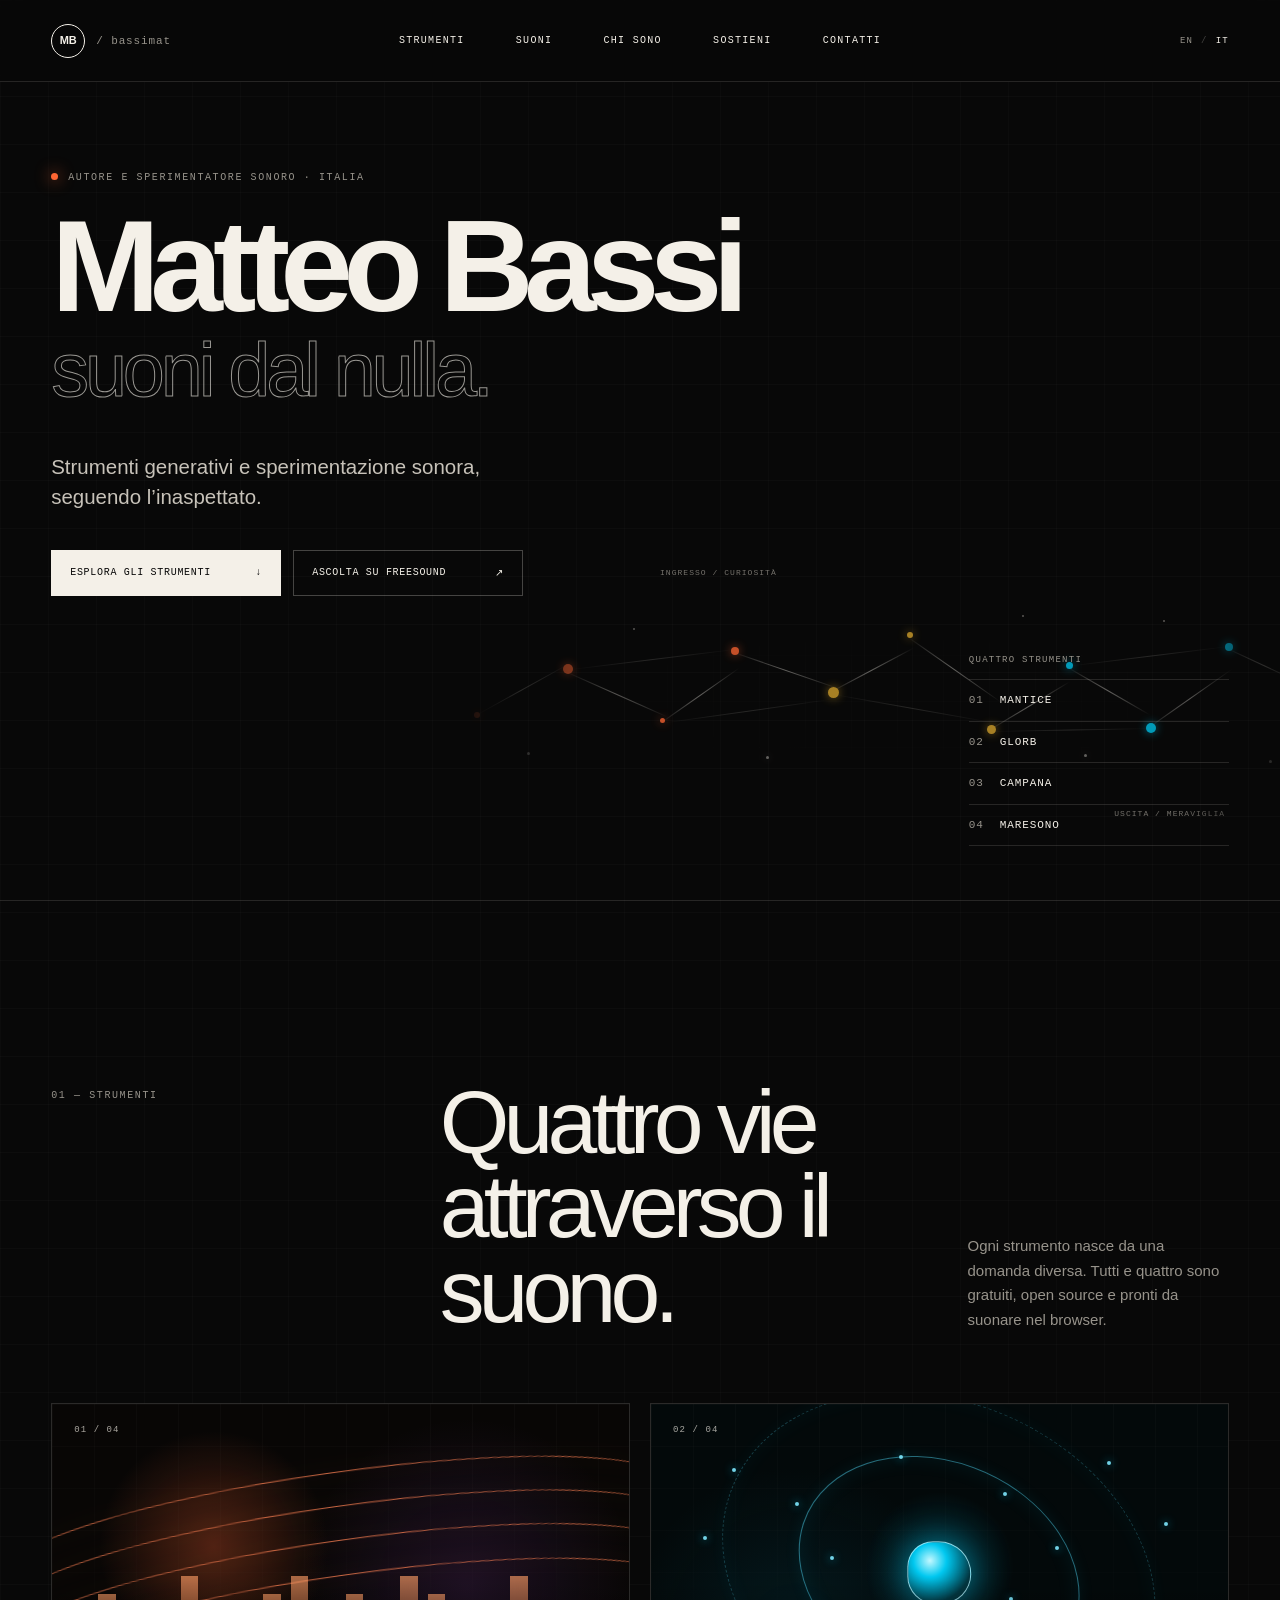
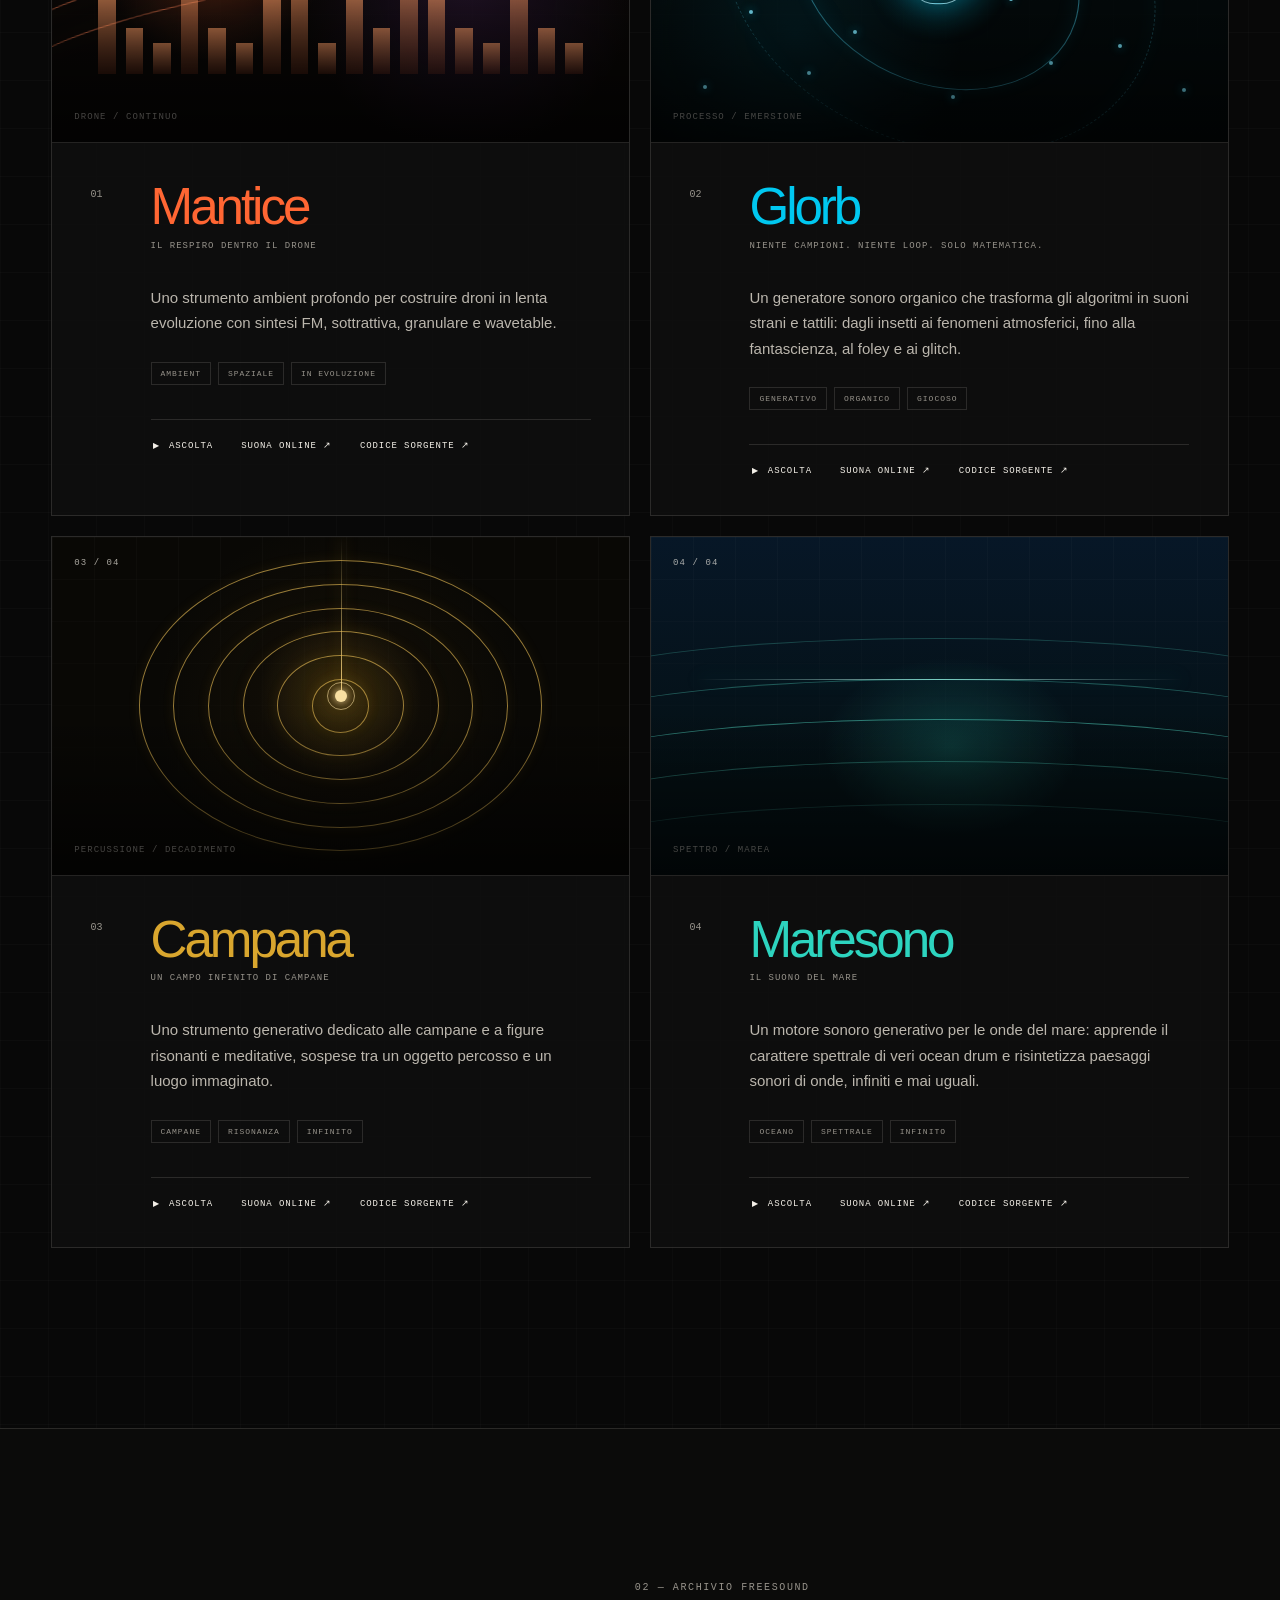
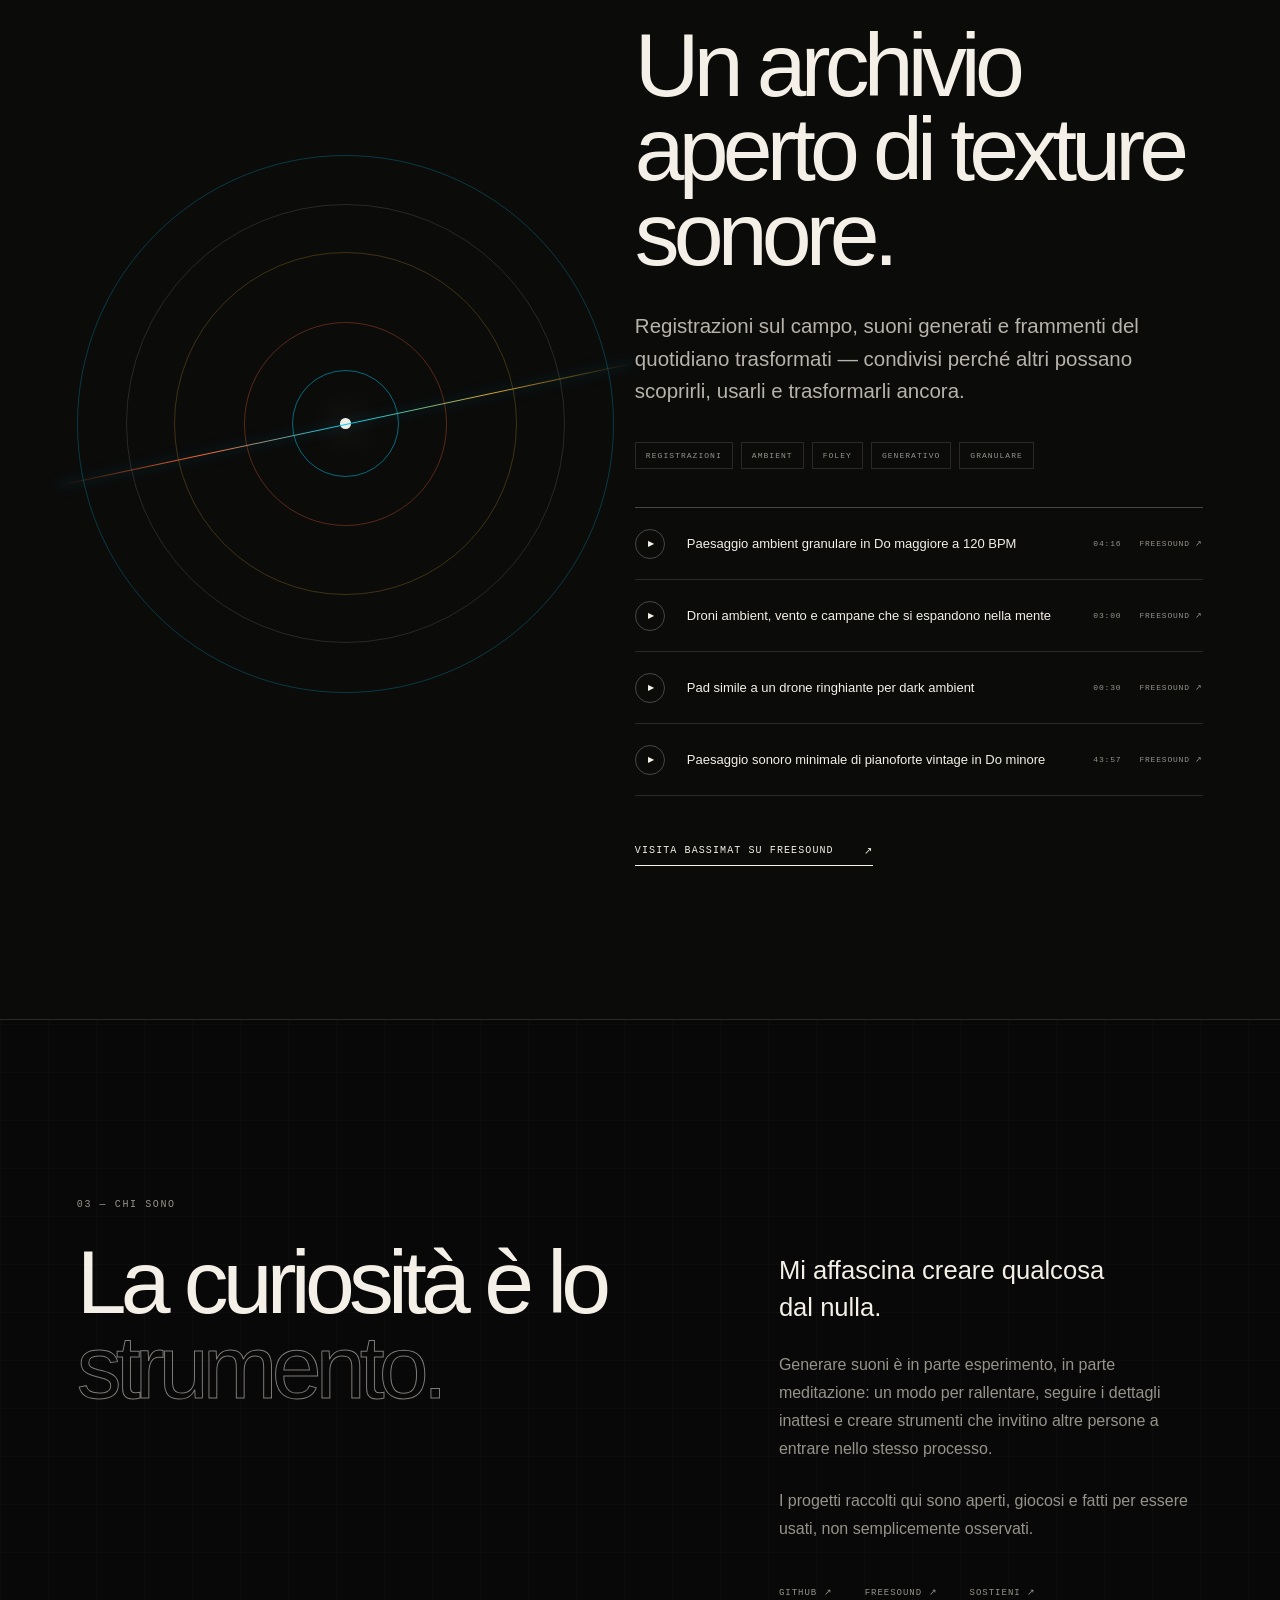
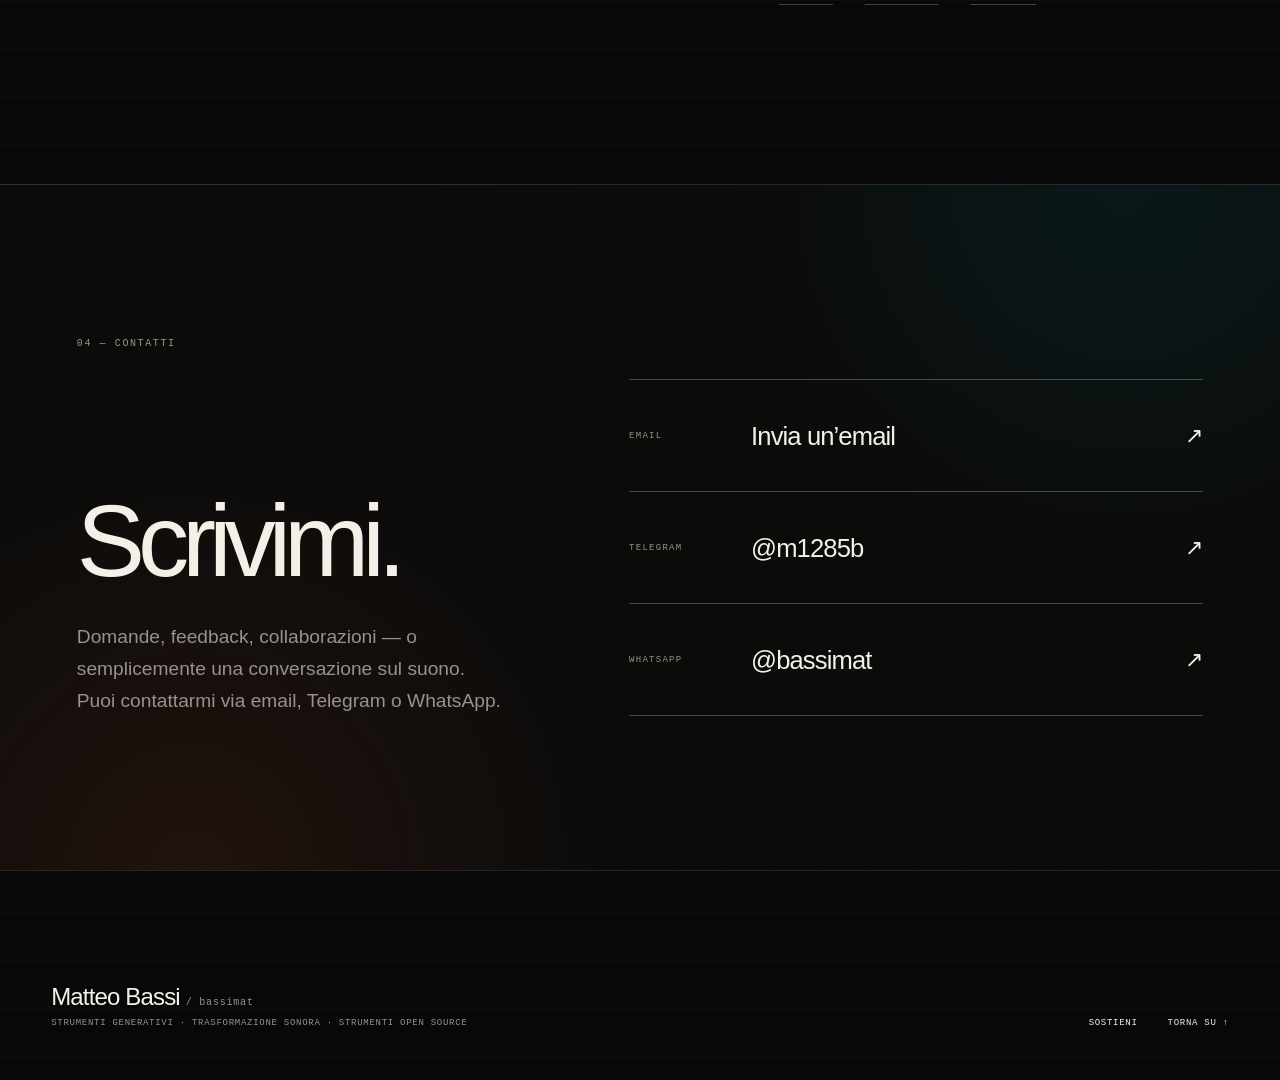
==== commit de9ba909: "Publish support pages on GitHub Pages" ====
--- a/it/index.html
+++ b/it/index.html
@@ -93,7 +93,7 @@
       <span class="wordmark-mark">MB</span><span class="wordmark-handle">/ bassimat</span>
     </a>
     <nav aria-label="Navigazione principale">
-      <a href="#instruments">Strumenti</a><a href="#sounds">Suoni</a><a href="#about">Chi sono</a><a href="#contact">Contatti</a>
+      <a href="#instruments">Strumenti</a><a href="#sounds">Suoni</a><a href="#about">Chi sono</a><a href="/it/support/">Sostieni</a><a href="#contact">Contatti</a>
     </nav>
     <div class="language-switcher" aria-label="Selezione lingua"><a href="/" lang="en">EN</a><i aria-hidden="true">/</i><a class="active" href="/it/" lang="it" aria-current="page">IT</a></div>
   </header>
@@ -229,7 +229,7 @@
           <p class="about-lead">Mi affascina creare qualcosa dal nulla.</p>
           <p>Generare suoni è in parte esperimento, in parte meditazione: un modo per rallentare, seguire i dettagli inattesi e creare strumenti che invitino altre persone a entrare nello stesso processo.</p>
           <p>I progetti raccolti qui sono aperti, giocosi e fatti per essere usati, non semplicemente osservati.</p>
-          <div class="about-links"><a href="https://github.com/bassimatte" target="_blank" rel="noreferrer">GitHub <span aria-hidden="true">↗</span></a><a href="https://freesound.org/people/bassimat/" target="_blank" rel="noreferrer">Freesound <span aria-hidden="true">↗</span></a></div>
+          <div class="about-links"><a href="https://github.com/bassimatte" target="_blank" rel="noreferrer">GitHub <span aria-hidden="true">↗</span></a><a href="https://freesound.org/people/bassimat/" target="_blank" rel="noreferrer">Freesound <span aria-hidden="true">↗</span></a><a href="/it/support/">Sostieni <span aria-hidden="true">↗</span></a></div>
         </div>
       </div>
     </section>
@@ -258,7 +258,7 @@
 
   <footer>
     <div><p class="footer-name">Matteo Bassi <span>/ bassimat</span></p><p>Strumenti generativi · trasformazione sonora · strumenti open source</p></div>
-    <a href="#top">Torna su <span aria-hidden="true">↑</span></a>
+    <div class="footer-links"><a href="/it/support/">Sostieni</a><a href="#top">Torna su <span aria-hidden="true">↑</span></a></div>
   </footer>
   <script>(function(){var b=document.querySelector('[data-email-link]');if(!b)return;b.addEventListener('click',function(){window.location.href='mailto:'+atob(b.getAttribute('data-email-link'));});})();</script>
 </body>
--- a/app/globals.css
+++ b/app/globals.css
@@ -451,6 +451,43 @@
 footer p { margin: 7px 0 0; color: var(--muted); }
 footer .footer-name { color: var(--paper); font-family: var(--sans); font-size: 24px; font-weight: 500; letter-spacing: -0.035em; text-transform: none; }
 .footer-name span { color: var(--muted); font: 400 10px var(--mono); letter-spacing: 0.08em; }
+.footer-links { display: flex; flex-wrap: wrap; gap: 12px 30px; }
+
+/* Support */
+.support-page { min-height: calc(100svh - 82px); }
+.support-hero {
+  min-height: min(820px, calc(100svh - 82px));
+  padding: clamp(84px, 12vw, 160px) clamp(22px, 8vw, 140px);
+  border-bottom: 1px solid var(--line);
+}
+.support-hero h1 { max-width: 1180px; font-size: clamp(62px, 9vw, 142px); }
+.support-lead { max-width: 720px; margin: 48px 0 0; color: #c7c2b9; font-size: clamp(19px, 1.8vw, 27px); font-weight: 300; line-height: 1.55; }
+.support-payment { max-width: 850px; margin-top: 48px; padding: 24px 0 26px; border-top: 1px solid var(--line-strong); border-bottom: 1px solid var(--line-strong); }
+.support-payment-label { margin: 0 0 16px; color: var(--muted); font: 9px var(--mono); letter-spacing: 0.14em; text-transform: uppercase; }
+.support-amounts { display: grid; grid-template-columns: repeat(5, minmax(0, 1fr)); gap: 8px; }
+.support-amount-option { position: relative; display: flex; min-height: 82px; align-items: center; justify-content: center; border: 1px solid var(--line-strong); background: rgba(255,255,255,0.015); color: var(--paper); text-decoration: none; transition: border-color 180ms ease, background 180ms ease, transform 180ms ease; }
+.support-amount-option strong { font: 400 clamp(21px, 2.2vw, 31px) var(--sans); letter-spacing: -0.04em; }
+.support-amount-option span { position: absolute; top: 7px; right: 8px; color: var(--orange); font: 7px var(--mono); letter-spacing: 0.09em; text-transform: uppercase; }
+.support-amount-option:hover, .support-amount-option:focus-visible { border-color: var(--orange); background: rgba(216,87,48,0.08); transform: translateY(-2px); }
+.support-amount-option.recommended { border-color: var(--orange); }
+.support-amount-option.custom strong { font: 9px var(--mono); letter-spacing: 0.09em; text-transform: uppercase; }
+.support-actions { display: flex; flex-wrap: wrap; gap: 12px; margin-top: 40px; }
+.support-actions button { cursor: pointer; font-family: var(--mono); }
+.support-provider-note { max-width: 650px; margin: 24px 0 0; color: var(--muted); font: 10px/1.7 var(--mono); letter-spacing: 0.04em; }
+.support-principles { padding: clamp(90px, 12vw, 160px) clamp(22px, 6vw, 110px); border-bottom: 1px solid var(--line); }
+.support-heading { display: grid; grid-template-columns: 0.7fr 1.3fr; gap: 40px; align-items: end; margin-bottom: 70px; }
+.support-heading .section-number { align-self: start; margin-top: 10px; }
+.support-heading h2, .support-costs h2 { max-width: 850px; margin: 0; font-size: clamp(44px, 6vw, 90px); font-weight: 500; letter-spacing: -0.06em; line-height: 0.98; }
+.support-principle-grid { display: grid; grid-template-columns: repeat(3, minmax(0, 1fr)); border-top: 1px solid var(--line-strong); }
+.support-principle-grid article { min-height: 270px; padding: 28px clamp(22px, 3vw, 44px) 34px 0; border-right: 1px solid var(--line); }
+.support-principle-grid article + article { padding-left: clamp(22px, 3vw, 44px); }
+.support-principle-grid article:last-child { border-right: 0; }
+.support-principle-grid span { color: var(--orange); font: 9px var(--mono); letter-spacing: 0.14em; }
+.support-principle-grid h3 { margin: 64px 0 16px; font-size: clamp(25px, 2.5vw, 38px); font-weight: 400; letter-spacing: -0.045em; }
+.support-principle-grid p { max-width: 390px; margin: 0; color: var(--muted); font-size: 14px; line-height: 1.7; }
+.support-costs { display: grid; grid-template-columns: 0.6fr 1.4fr; gap: clamp(42px, 8vw, 130px); padding: clamp(90px, 12vw, 160px) clamp(22px, 6vw, 110px); }
+.support-costs .section-number { margin-top: 10px; }
+.support-costs > div > p { max-width: 720px; margin: 34px 0 0; color: var(--muted); font-size: 17px; line-height: 1.75; }
 
 @media (max-width: 980px) {
   .site-header { grid-template-columns: 1fr auto; }
@@ -489,6 +526,17 @@
   .about-grid { grid-template-columns: 1fr; gap: 60px; }
   .contact-grid { grid-template-columns: 1fr; gap: 62px; }
   .contact-card { grid-template-columns: 76px minmax(0, 1fr) auto; gap: 12px; }
+  .support-page { min-height: calc(100svh - 68px); }
+  .support-hero { min-height: 0; padding-top: 82px; }
+  .support-actions { flex-direction: column; align-items: stretch; }
+  .support-amounts { grid-template-columns: repeat(2, minmax(0, 1fr)); }
+  .support-amount-option { min-height: 68px; }
+  .support-amount-option.custom { grid-column: 1 / -1; }
+  .support-heading, .support-costs { grid-template-columns: 1fr; }
+  .support-principle-grid { grid-template-columns: 1fr; }
+  .support-principle-grid article, .support-principle-grid article + article { min-height: 0; padding: 28px 0 36px; border-right: 0; border-bottom: 1px solid var(--line); }
+  .support-principle-grid article:last-child { border-bottom: 0; }
+  .support-principle-grid h3 { margin-top: 34px; }
   footer { align-items: flex-start; flex-direction: column; gap: 48px; }
 }
 
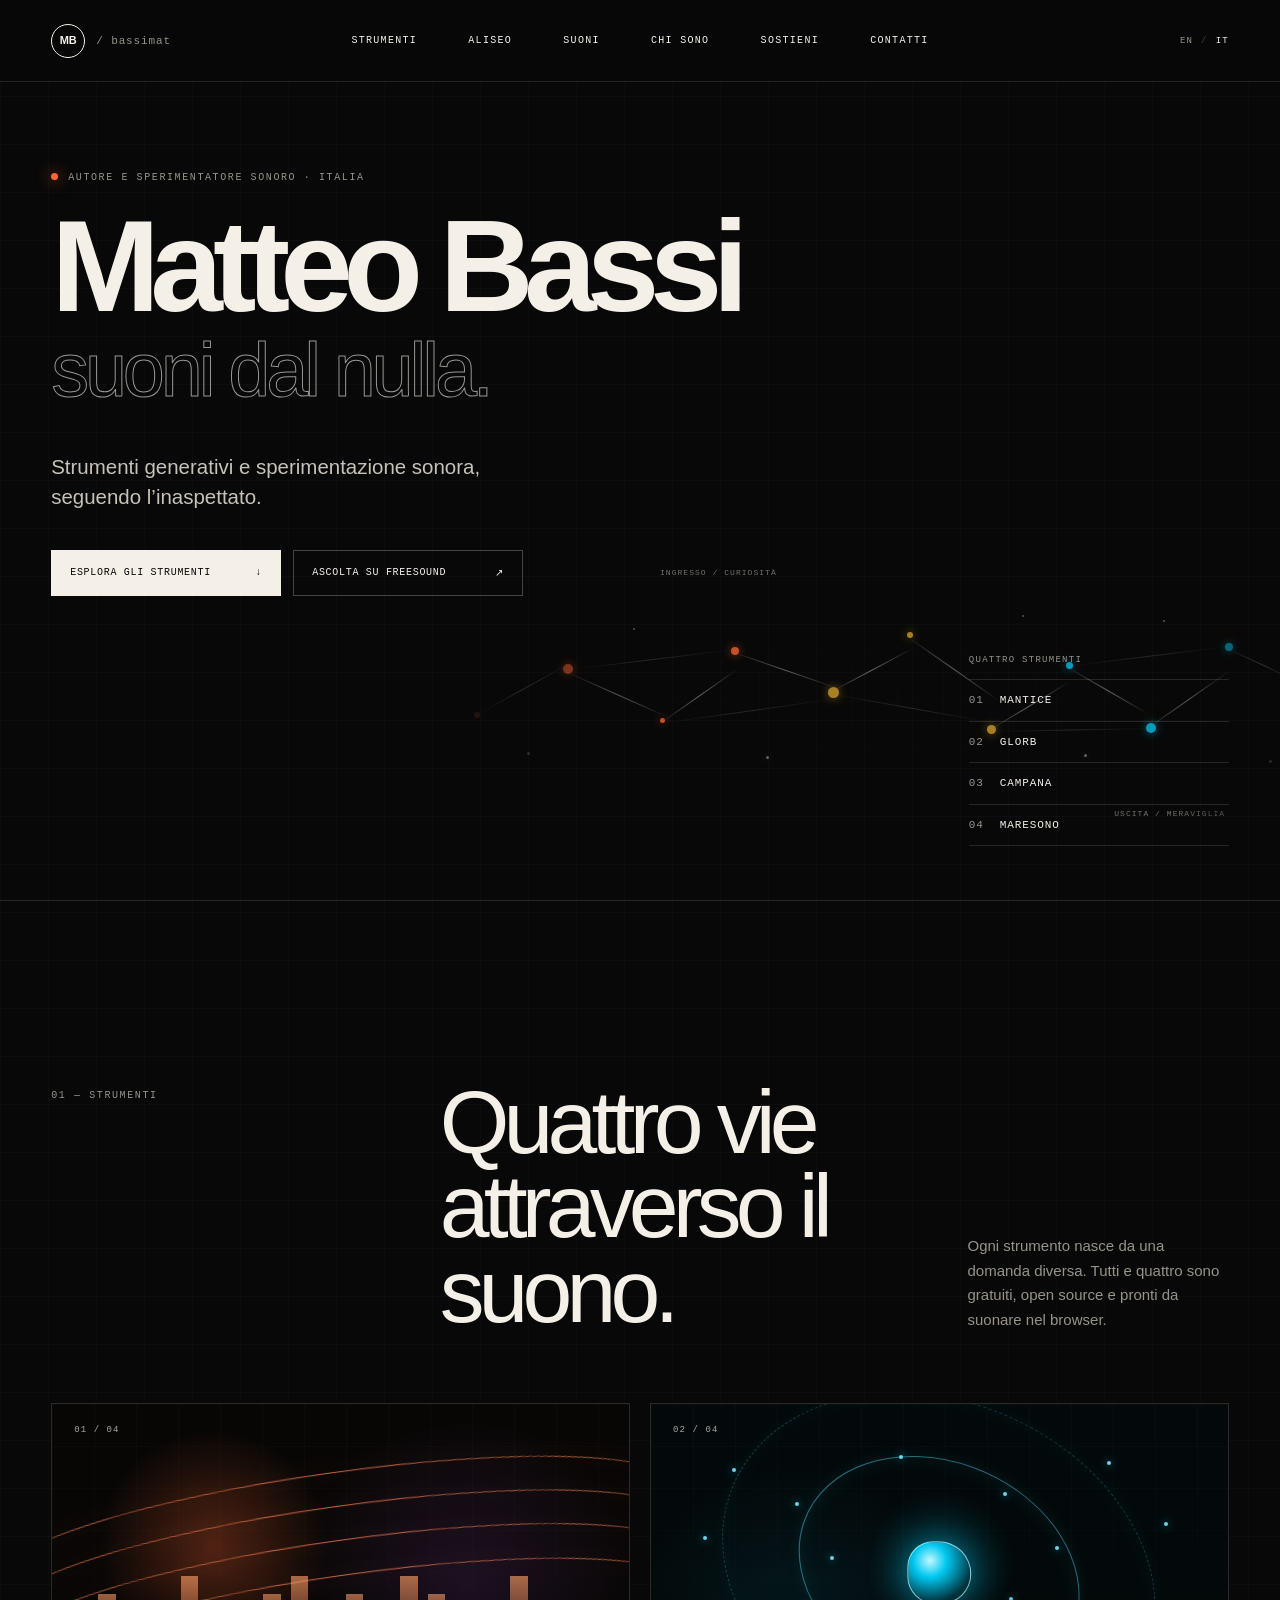
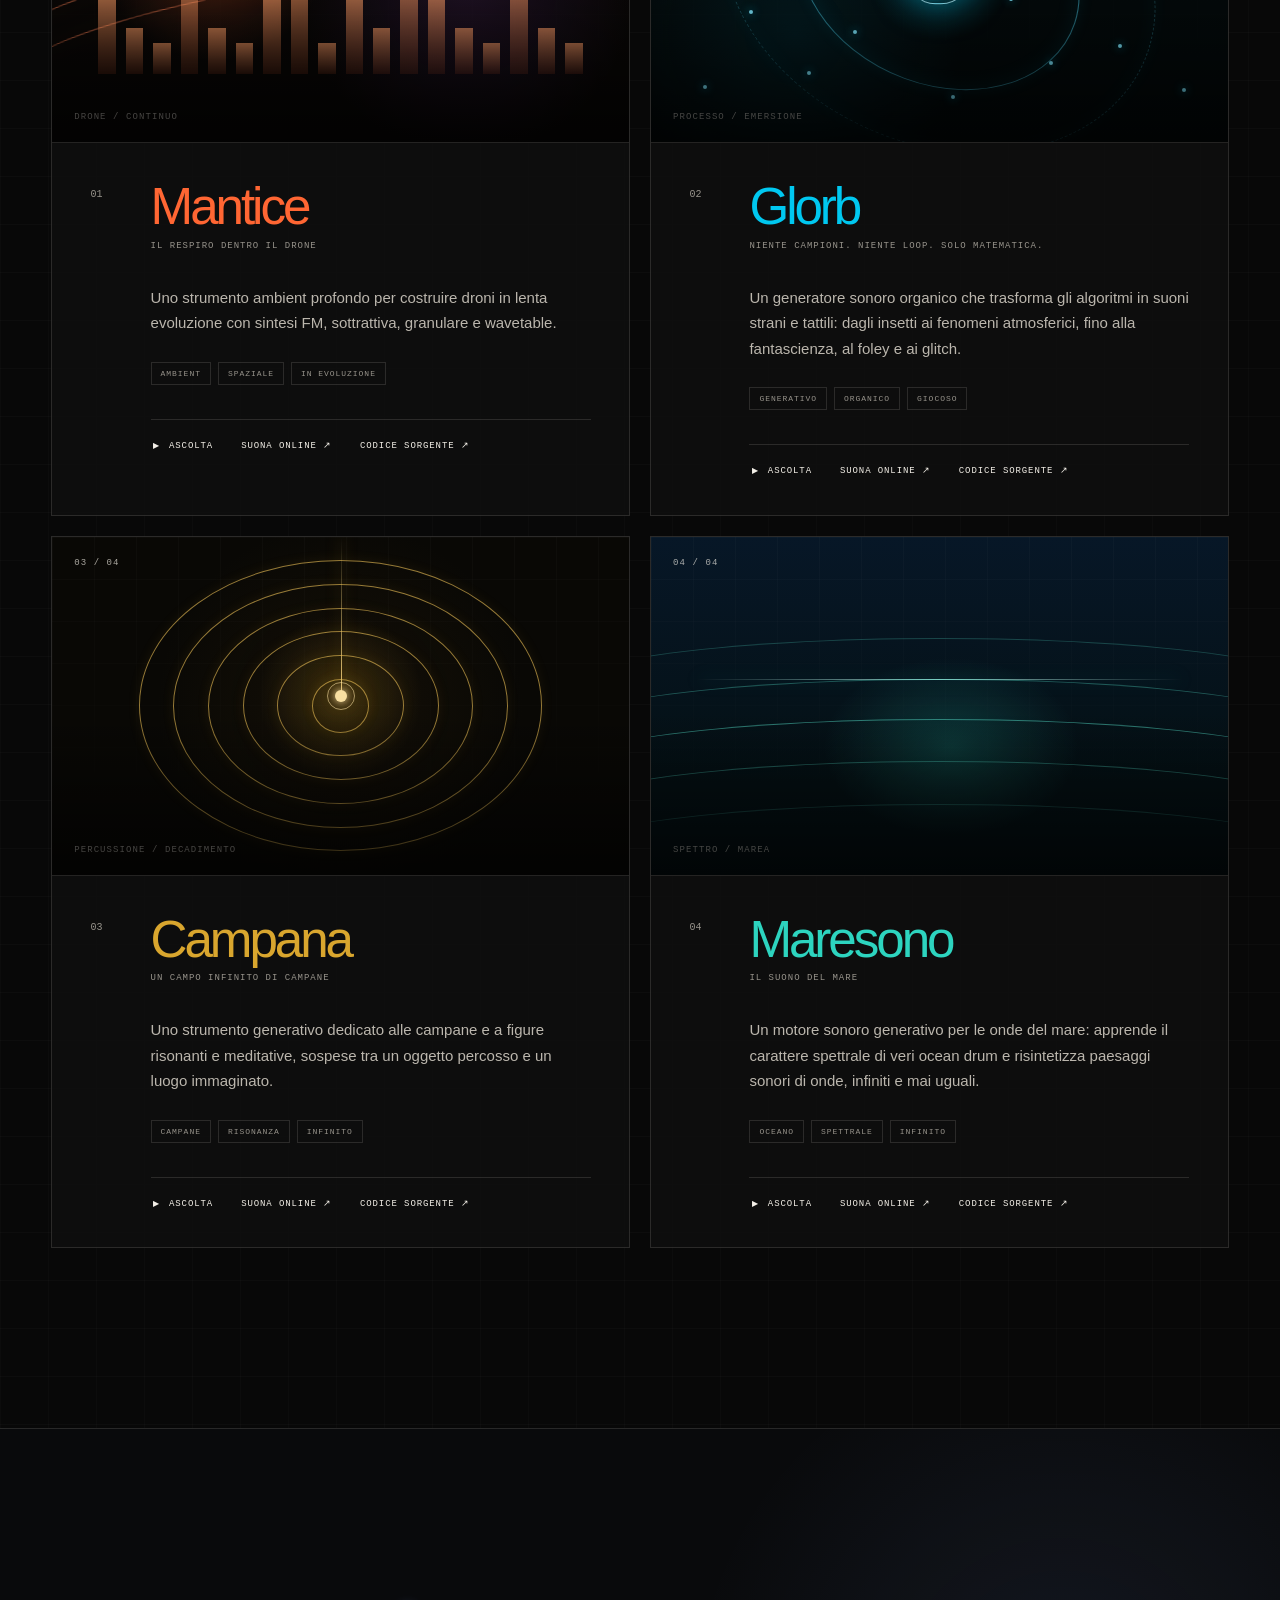
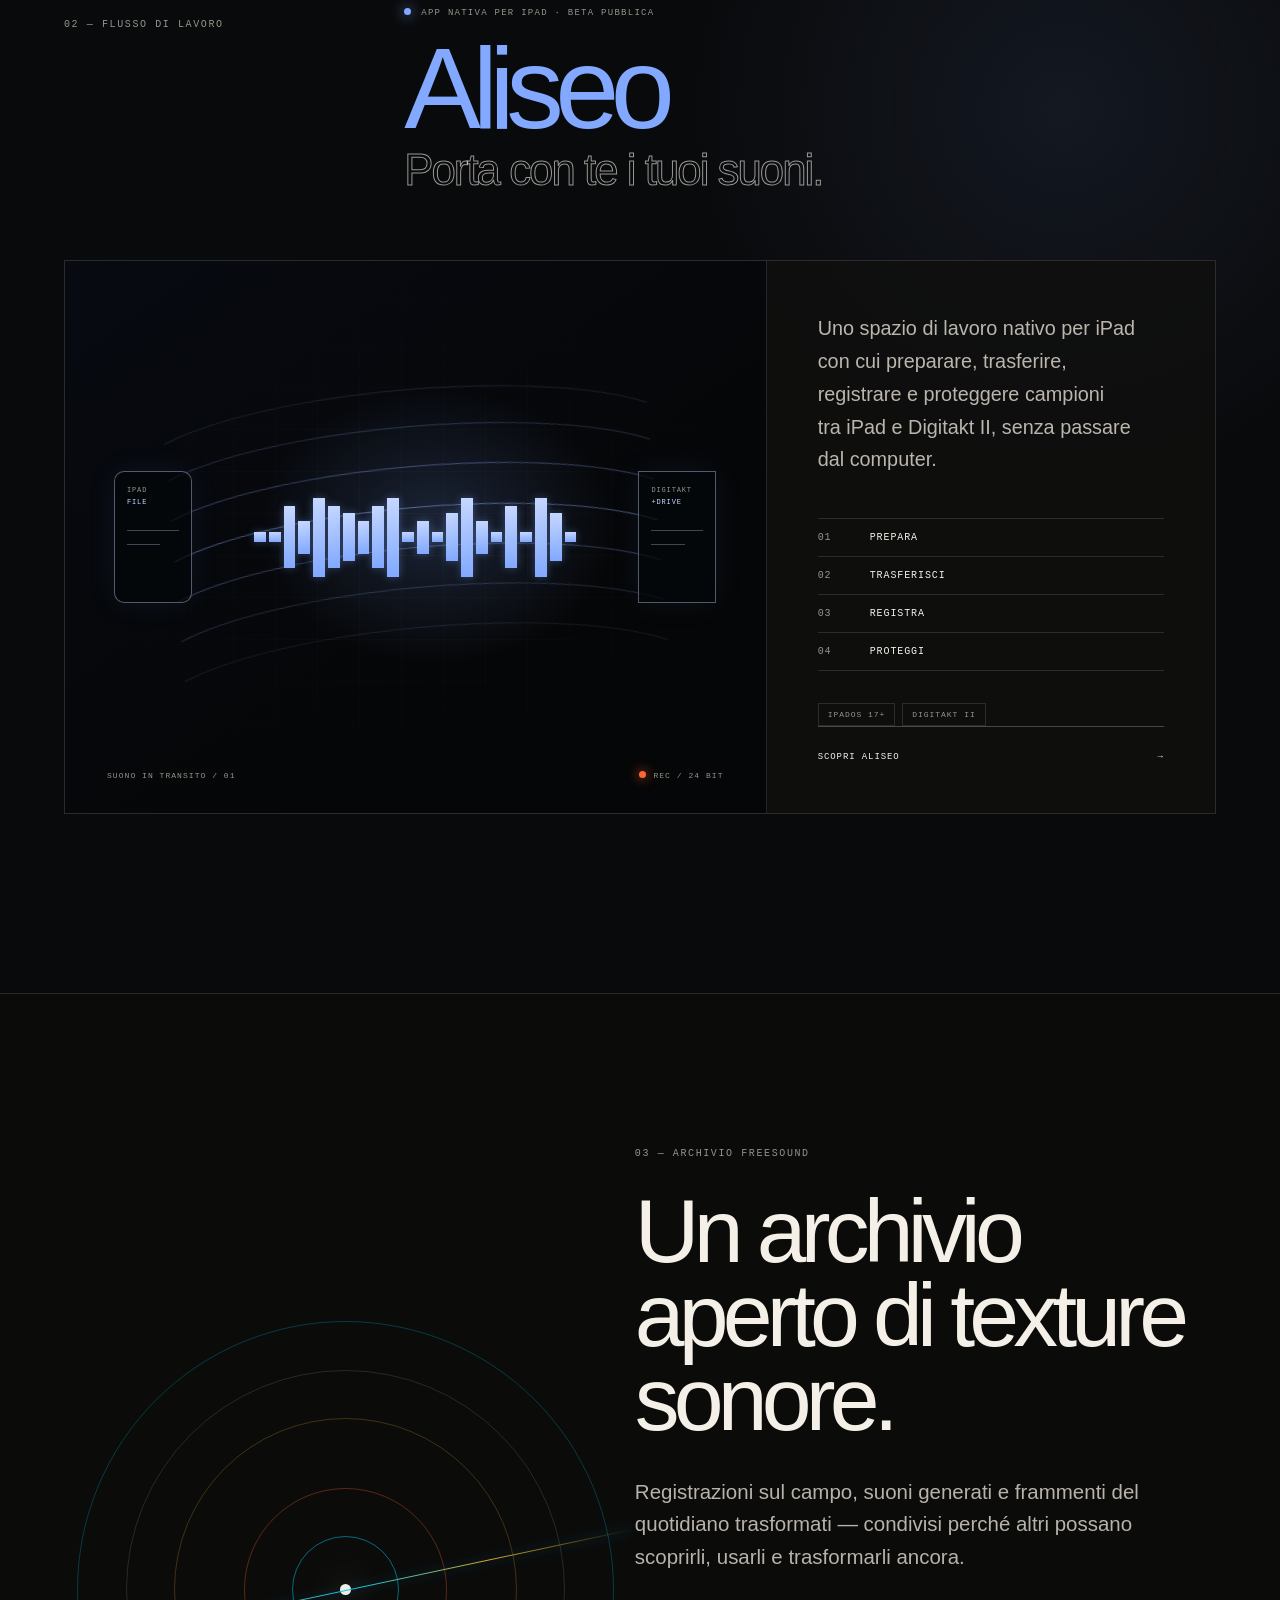
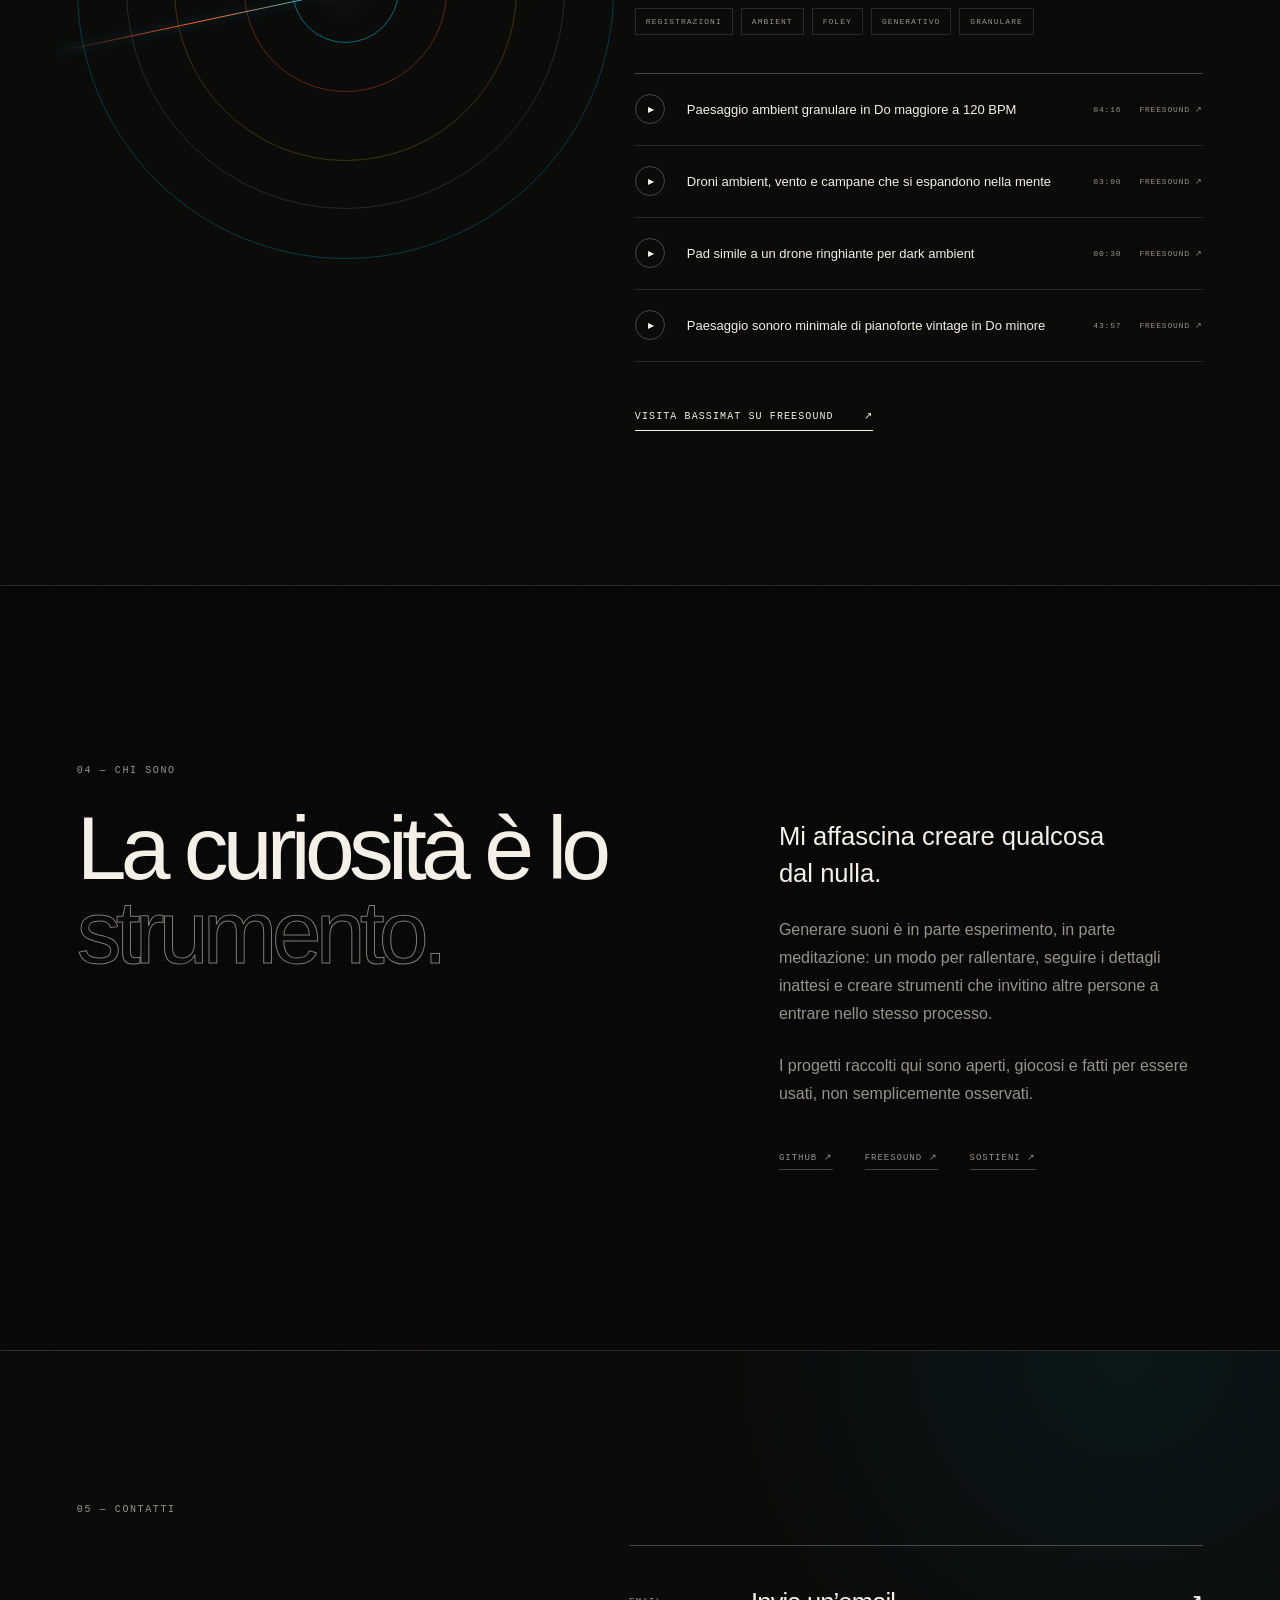
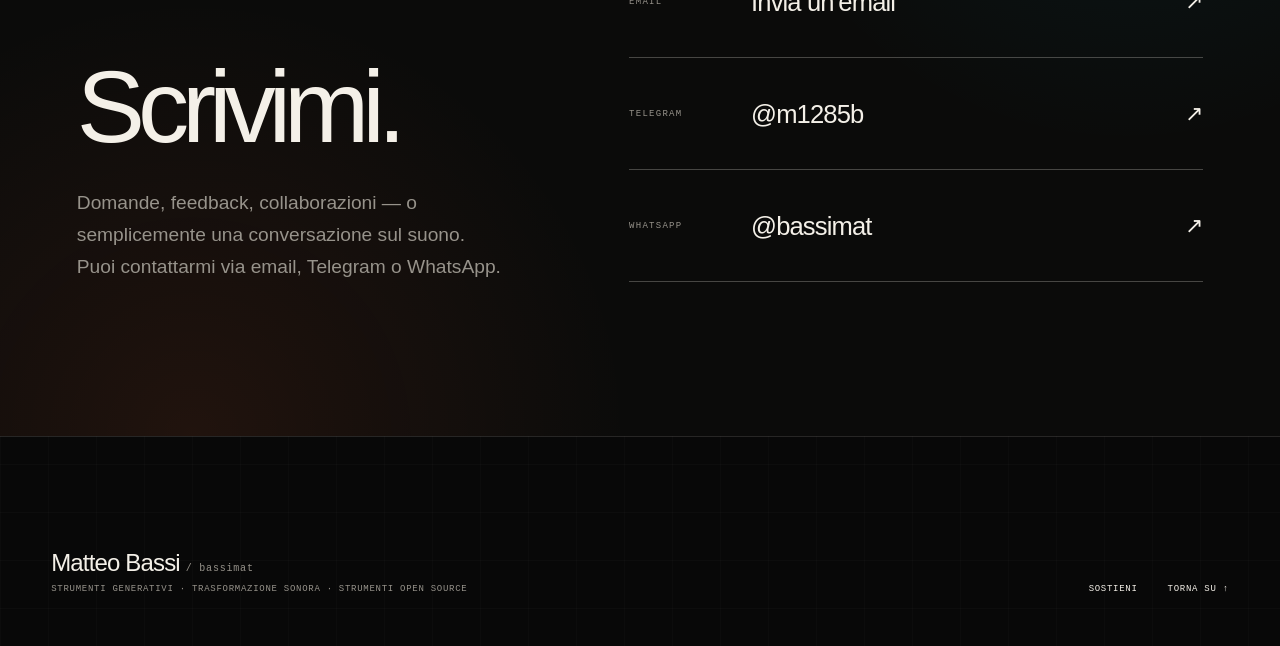
==== commit 47c951b1: "Add ALISEO to the portfolio" ====
--- a/it/index.html
+++ b/it/index.html
@@ -4,8 +4,8 @@
   <meta charset="utf-8">
   <meta name="viewport" content="width=device-width, initial-scale=1">
   <title>Matteo Bassi (bassimat) — Strumenti generativi e trasformazione sonora</title>
-  <meta name="description" content="Strumenti generativi e trasformazione sonora sperimentale di Matteo Bassi (bassimat), creatore di Mantice, Glorb, Campana e Maresono.">
-  <meta name="keywords" content="Matteo Bassi, bassimat, strumenti generativi, sound design sperimentale, trasformazione sonora, sintesi audio, Mantice, Glorb, Campana, Maresono">
+  <meta name="description" content="Strumenti generativi, trasformazione sonora sperimentale e ALISEO, un flusso di lavoro audio per iPad e Digitakt II, di Matteo Bassi (bassimat).">
+  <meta name="keywords" content="Matteo Bassi, bassimat, strumenti generativi, sound design sperimentale, trasformazione sonora, sintesi audio, Mantice, Glorb, Campana, Maresono, ALISEO, Digitakt II, gestione campioni iPad">
   <meta name="author" content="Matteo Bassi">
   <meta name="robots" content="index, follow">
   <meta name="google-site-verification" content="pp3jhptIHkhnjku-p-0sm3J4XAJzQlE7WiNZ2JwKUNA">
@@ -15,6 +15,7 @@
   <link rel="alternate" hreflang="x-default" href="https://bassimatte.github.io/">
   <link rel="icon" type="image/png" href="/public/favicon-open-orbit.png">
   <link rel="stylesheet" href="/app/globals.css">
+  <link rel="stylesheet" href="/public/aliseo-home.css">
   <script src="/public/analytics.js" defer></script>
   <script src="/public/samples.js" defer></script>
   <meta property="og:type" content="website">
@@ -78,6 +79,15 @@
         "operatingSystem": "Web browser",
         "isAccessibleForFree": true,
         "creator": {"@id": "https://bassimatte.github.io/#person"}
+      },
+      {
+        "@type": "SoftwareApplication",
+        "name": "ALISEO",
+        "url": "https://bassimatte.github.io/it/aliseo/",
+        "applicationCategory": "MultimediaApplication",
+        "operatingSystem": "iPadOS 17 o successivo",
+        "isAccessibleForFree": true,
+        "creator": {"@id": "https://bassimatte.github.io/#person"}
       }
     ]
   }
@@ -93,7 +103,7 @@
       <span class="wordmark-mark">MB</span><span class="wordmark-handle">/ bassimat</span>
     </a>
     <nav aria-label="Navigazione principale">
-      <a href="#instruments">Strumenti</a><a href="#sounds">Suoni</a><a href="#about">Chi sono</a><a href="/it/support/">Sostieni</a><a href="#contact">Contatti</a>
+      <a href="#instruments">Strumenti</a><a href="#aliseo">Aliseo</a><a href="#sounds">Suoni</a><a href="#about">Chi sono</a><a href="/it/support/">Sostieni</a><a href="#contact">Contatti</a>
     </nav>
     <div class="language-switcher" aria-label="Selezione lingua"><a href="/" lang="en">EN</a><i aria-hidden="true">/</i><a class="active" href="/it/" lang="it" aria-current="page">IT</a></div>
   </header>
@@ -204,10 +214,34 @@
       </div>
     </section>
 
+    <section class="aliseo-home-section" id="aliseo">
+      <div class="aliseo-home-heading">
+        <p class="section-number">02 — FLUSSO DI LAVORO</p>
+        <div><p class="aliseo-home-status"><span></span>APP NATIVA PER IPAD · BETA PUBBLICA</p><h2>Aliseo<small>Porta con te i tuoi suoni.</small></h2></div>
+      </div>
+      <div class="aliseo-home-card">
+        <a class="aliseo-home-art" href="/it/aliseo/" data-aliseo-action="discover" aria-label="Scopri Aliseo">
+          <div class="aliseo-home-grid"></div>
+          <div class="aliseo-terminal aliseo-terminal-left"><span>IPAD</span><b>FILE</b><i></i><i></i></div>
+          <div class="aliseo-terminal aliseo-terminal-right"><span>DIGITAKT</span><b>+DRIVE</b><i></i><i></i></div>
+          <div class="aliseo-wind"><span></span><span></span><span></span><span></span><span></span><span></span><span></span></div>
+          <div class="aliseo-grains"><i></i><i></i><i></i><i></i><i></i><i></i><i></i><i></i></div>
+          <div class="aliseo-wave"><i></i><i></i><i></i><i></i><i></i><i></i><i></i><i></i><i></i><i></i><i></i><i></i><i></i><i></i><i></i><i></i><i></i><i></i><i></i><i></i><i></i><i></i></div>
+          <p class="aliseo-art-label">SUONO IN TRANSITO / 01</p><p class="aliseo-rec"><span></span>REC / 24 BIT</p>
+        </a>
+        <div class="aliseo-home-copy">
+          <p>Uno spazio di lavoro nativo per iPad con cui preparare, trasferire, registrare e proteggere campioni tra iPad e Digitakt II, senza passare dal computer.</p>
+          <ol><li><b>01</b>Prepara</li><li><b>02</b>Trasferisci</li><li><b>03</b>Registra</li><li><b>04</b>Proteggi</li></ol>
+          <div class="aliseo-home-meta"><span>IPADOS 17+</span><span>DIGITAKT II</span></div>
+          <a class="aliseo-home-link" href="/it/aliseo/" data-aliseo-action="discover">Scopri Aliseo <span aria-hidden="true">→</span></a>
+        </div>
+      </div>
+    </section>
+
     <section class="sounds-section" id="sounds">
       <div class="sounds-orbit" aria-hidden="true"><span></span><span></span><span></span><i></i></div>
       <div class="sounds-copy">
-        <p class="section-number">02 — ARCHIVIO FREESOUND</p>
+        <p class="section-number">03 — ARCHIVIO FREESOUND</p>
         <h2>Un archivio aperto di texture sonore.</h2>
         <p>Registrazioni sul campo, suoni generati e frammenti del quotidiano trasformati — condivisi perché altri possano scoprirli, usarli e trasformarli ancora.</p>
         <div class="sound-topics" aria-label="Temi dell’archivio sonoro"><span>REGISTRAZIONI</span><span>AMBIENT</span><span>FOLEY</span><span>GENERATIVO</span><span>GRANULARE</span></div>
@@ -222,7 +256,7 @@
     </section>
 
     <section class="about-section" id="about">
-      <p class="section-number">03 — CHI SONO</p>
+      <p class="section-number">04 — CHI SONO</p>
       <div class="about-grid">
         <h2>La curiosità è lo<span>strumento.</span></h2>
         <div class="about-copy">
@@ -235,7 +269,7 @@
     </section>
 
     <section class="contact-section" id="contact">
-      <p class="section-number">04 — CONTATTI</p>
+      <p class="section-number">05 — CONTATTI</p>
       <div class="contact-grid">
         <div class="contact-copy">
           <h2>Scrivimi.</h2>
--- a/public/aliseo-home.css
+++ b/public/aliseo-home.css
@@ -0,0 +1,31 @@
+.aliseo-home-section {
+  --aliseo: #82a9ff;
+  --aliseo-bright: #c5d7ff;
+  padding: clamp(100px, 14vw, 190px) clamp(22px, 5vw, 88px);
+  overflow: hidden;
+  border-top: 1px solid var(--line);
+  background: radial-gradient(circle at 83% 24%, rgba(130, 169, 255, 0.09), transparent 27%), #090a0c;
+}
+.aliseo-home-heading { display: grid; grid-template-columns: .54fr 1.46fr; gap: 40px; align-items: start; margin-bottom: 68px; }
+.aliseo-home-heading .section-number { margin-top: 11px; }
+.aliseo-home-status { margin: 0 0 26px; color: var(--muted); font: 9px var(--mono); letter-spacing: .14em; }
+.aliseo-home-status span { display: inline-block; width: 7px; height: 7px; margin-right: 10px; border-radius: 50%; background: var(--aliseo); box-shadow: 0 0 14px var(--aliseo); animation: aliseo-pulse 2.4s ease-in-out infinite; }
+.aliseo-home-heading h2 { margin: 0; color: var(--aliseo); font-size: clamp(70px, 9vw, 138px); font-weight: 500; letter-spacing: -.075em; line-height: .78; }
+.aliseo-home-heading h2 small { display: block; margin-top: .34em; color: transparent; font-size: .38em; font-weight: 400; letter-spacing: -.045em; line-height: 1; -webkit-text-stroke: 1px rgba(244, 240, 232, .62); }
+.aliseo-home-card { display: grid; grid-template-columns: minmax(0, 1.22fr) minmax(340px, .78fr); min-height: 530px; border: 1px solid var(--line); background: rgba(15, 15, 14, .82); }
+.aliseo-home-art { position: relative; display: block; min-height: 530px; overflow: hidden; border-right: 1px solid var(--line); background: radial-gradient(ellipse at 53% 48%, rgba(130, 169, 255, .18), transparent 34%), linear-gradient(145deg, #070a11, #050607 70%); isolation: isolate; }
+.aliseo-home-grid { position: absolute; inset: 0; opacity: .25; background-image: linear-gradient(rgba(197,215,255,.12) 1px,transparent 1px),linear-gradient(90deg,rgba(197,215,255,.12) 1px,transparent 1px); background-size: 42px 42px; mask-image: radial-gradient(ellipse, black, transparent 76%); }
+.aliseo-terminal { position: absolute; z-index: 4; top: 50%; width: 78px; height: 132px; padding: 14px 12px; border: 1px solid rgba(197,215,255,.4); background: rgba(5,7,10,.72); box-shadow: 0 0 30px rgba(130,169,255,.08); transform: translateY(-50%); }
+.aliseo-terminal-left { left: 7%; border-radius: 10px; }.aliseo-terminal-right { right: 7%; }
+.aliseo-terminal span,.aliseo-terminal b { display: block; font: 7px var(--mono); letter-spacing: .12em; }.aliseo-terminal span { color: var(--muted); }.aliseo-terminal b { margin-top: 4px; color: var(--aliseo-bright); font-weight: 400; }.aliseo-terminal i { display: block; height: 1px; margin-top: 24px; background: rgba(197,215,255,.3); }.aliseo-terminal i+i { width: 64%; margin-top: 13px; }
+.aliseo-wind { position: absolute; z-index: 2; inset: 22% 8%; transform: rotate(-5deg); }
+.aliseo-wind span { position: absolute; left: 3%; width: 94%; height: 42%; border: 1px solid transparent; border-top-color: rgba(154,187,255,.58); border-radius: 50%; filter: drop-shadow(0 0 8px rgba(130,169,255,.28)); animation: aliseo-wind 9s ease-in-out infinite alternate; }
+.aliseo-wind span:nth-child(1){top:2%;opacity:.25;animation-delay:-2s}.aliseo-wind span:nth-child(2){top:14%;opacity:.4;animation-delay:-5s}.aliseo-wind span:nth-child(3){top:27%;opacity:.62;animation-delay:-1s}.aliseo-wind span:nth-child(4){top:40%;opacity:.82;animation-delay:-7s}.aliseo-wind span:nth-child(5){top:53%;opacity:.58;animation-delay:-4s}.aliseo-wind span:nth-child(6){top:66%;opacity:.38;animation-delay:-8s}.aliseo-wind span:nth-child(7){top:79%;opacity:.22;animation-delay:-3s}
+.aliseo-grains { position: absolute; z-index: 3; inset: 0; }.aliseo-grains i { --y: 50%; position: absolute; top: var(--y); left: 14%; width: 4px; aspect-ratio: 1; border-radius: 50%; background: var(--aliseo-bright); box-shadow: 0 0 12px var(--aliseo); opacity: 0; animation: aliseo-carry 7s linear infinite; }.aliseo-grains i:nth-child(1){--y:30%;animation-delay:-1s}.aliseo-grains i:nth-child(2){--y:39%;width:7px;animation-delay:-5.2s}.aliseo-grains i:nth-child(3){--y:48%;animation-delay:-3.4s}.aliseo-grains i:nth-child(4){--y:58%;width:6px;animation-delay:-6.3s}.aliseo-grains i:nth-child(5){--y:68%;animation-delay:-2.1s}.aliseo-grains i:nth-child(6){--y:35%;animation-delay:-6.8s}.aliseo-grains i:nth-child(7){--y:44%;width:3px;animation-delay:-.2s}.aliseo-grains i:nth-child(8){--y:62%;width:3px;animation-delay:-4.4s}
+.aliseo-wave { position: absolute; z-index: 3; top: 50%; right: 27%; left: 27%; display: flex; gap: 3px; align-items: center; height: 86px; transform: translateY(-50%); }.aliseo-wave i { flex: 1; min-width: 1px; height: 12%; background: linear-gradient(var(--aliseo-bright),var(--aliseo)); box-shadow: 0 0 8px rgba(130,169,255,.35); animation: aliseo-wave 3.8s ease-in-out infinite alternate; }.aliseo-wave i:nth-child(3n){height:72%;animation-delay:-1.3s}.aliseo-wave i:nth-child(4n){height:38%;animation-delay:-2.6s}.aliseo-wave i:nth-child(5n){height:92%;animation-delay:-.7s}.aliseo-wave i:nth-child(7n){height:56%;animation-delay:-3.2s}
+.aliseo-art-label,.aliseo-rec { position: absolute; z-index: 5; bottom: 6%; margin: 0; color: var(--muted); font: 8px var(--mono); letter-spacing: .13em; }.aliseo-art-label { left: 6%; }.aliseo-rec { right: 6%; }.aliseo-rec span { display: inline-block; width: 7px; height: 7px; margin-right: 7px; border-radius: 50%; background: var(--orange); box-shadow: 0 0 12px var(--orange); animation: aliseo-pulse 1.8s infinite; }
+.aliseo-home-copy { display: flex; flex-direction: column; padding: clamp(34px, 4vw, 62px); }.aliseo-home-copy>p { margin: 0; color: #bbb6ad; font-size: clamp(18px, 1.55vw, 23px); font-weight: 300; line-height: 1.65; }.aliseo-home-copy ol { margin: 42px 0 0; padding: 0; border-top: 1px solid var(--line); list-style: none; }.aliseo-home-copy li { display: grid; grid-template-columns: 36px 1fr; gap: 16px; padding: 13px 0; border-bottom: 1px solid var(--line); font: 10px var(--mono); letter-spacing: .09em; text-transform: uppercase; }.aliseo-home-copy li b { color: var(--muted); font-weight: 400; }.aliseo-home-meta { display: flex; flex-wrap: wrap; gap: 7px; margin-top: 32px; }.aliseo-home-meta span { padding: 6px 9px; border: 1px solid var(--line); color: var(--muted); font: 8px var(--mono); letter-spacing: .12em; }.aliseo-home-link { display: flex; justify-content: space-between; margin-top: auto; padding-top: 25px; border-top: 1px solid var(--line-strong); font: 9px var(--mono); letter-spacing: .1em; text-transform: uppercase; transition: color 180ms ease; }.aliseo-home-link:hover { color: var(--aliseo); }
+@keyframes aliseo-pulse { 50% { opacity: .35; box-shadow: 0 0 4px currentColor; } }@keyframes aliseo-wind { to { transform: translate3d(5%,-5%,0) scaleX(1.06) scaleY(.86); } }@keyframes aliseo-carry { 0%{left:14%;opacity:0;transform:translateY(0)}12%{opacity:1}50%{transform:translateY(-17px)}88%{opacity:1}100%{left:84%;opacity:0;transform:translateY(5px)} }@keyframes aliseo-wave { to { transform: scaleY(.38); opacity: .45; } }
+@media(max-width:980px){.aliseo-home-card{grid-template-columns:1fr}.aliseo-home-art{min-height:480px;border-right:0;border-bottom:1px solid var(--line)}.aliseo-home-copy{min-height:480px}}
+@media(max-width:760px){.aliseo-home-heading{display:block}.aliseo-home-heading h2{font-size:clamp(70px,22vw,104px)}.aliseo-home-heading .section-number{margin-bottom:34px}.aliseo-home-card{margin:0}.aliseo-home-art{min-height:360px}.aliseo-terminal{width:58px;height:104px;padding:10px 8px}.aliseo-terminal-left{left:4%}.aliseo-terminal-right{right:4%}.aliseo-terminal i{margin-top:18px}.aliseo-wind{inset:20% 1%}.aliseo-wave{right:24%;left:24%;gap:2px}.aliseo-home-copy{min-height:530px}.aliseo-art-label{left:4%}.aliseo-rec{right:4%}}
+@media(prefers-reduced-motion:reduce){.aliseo-home-section *{animation-duration:.01ms!important;animation-iteration-count:1!important}}
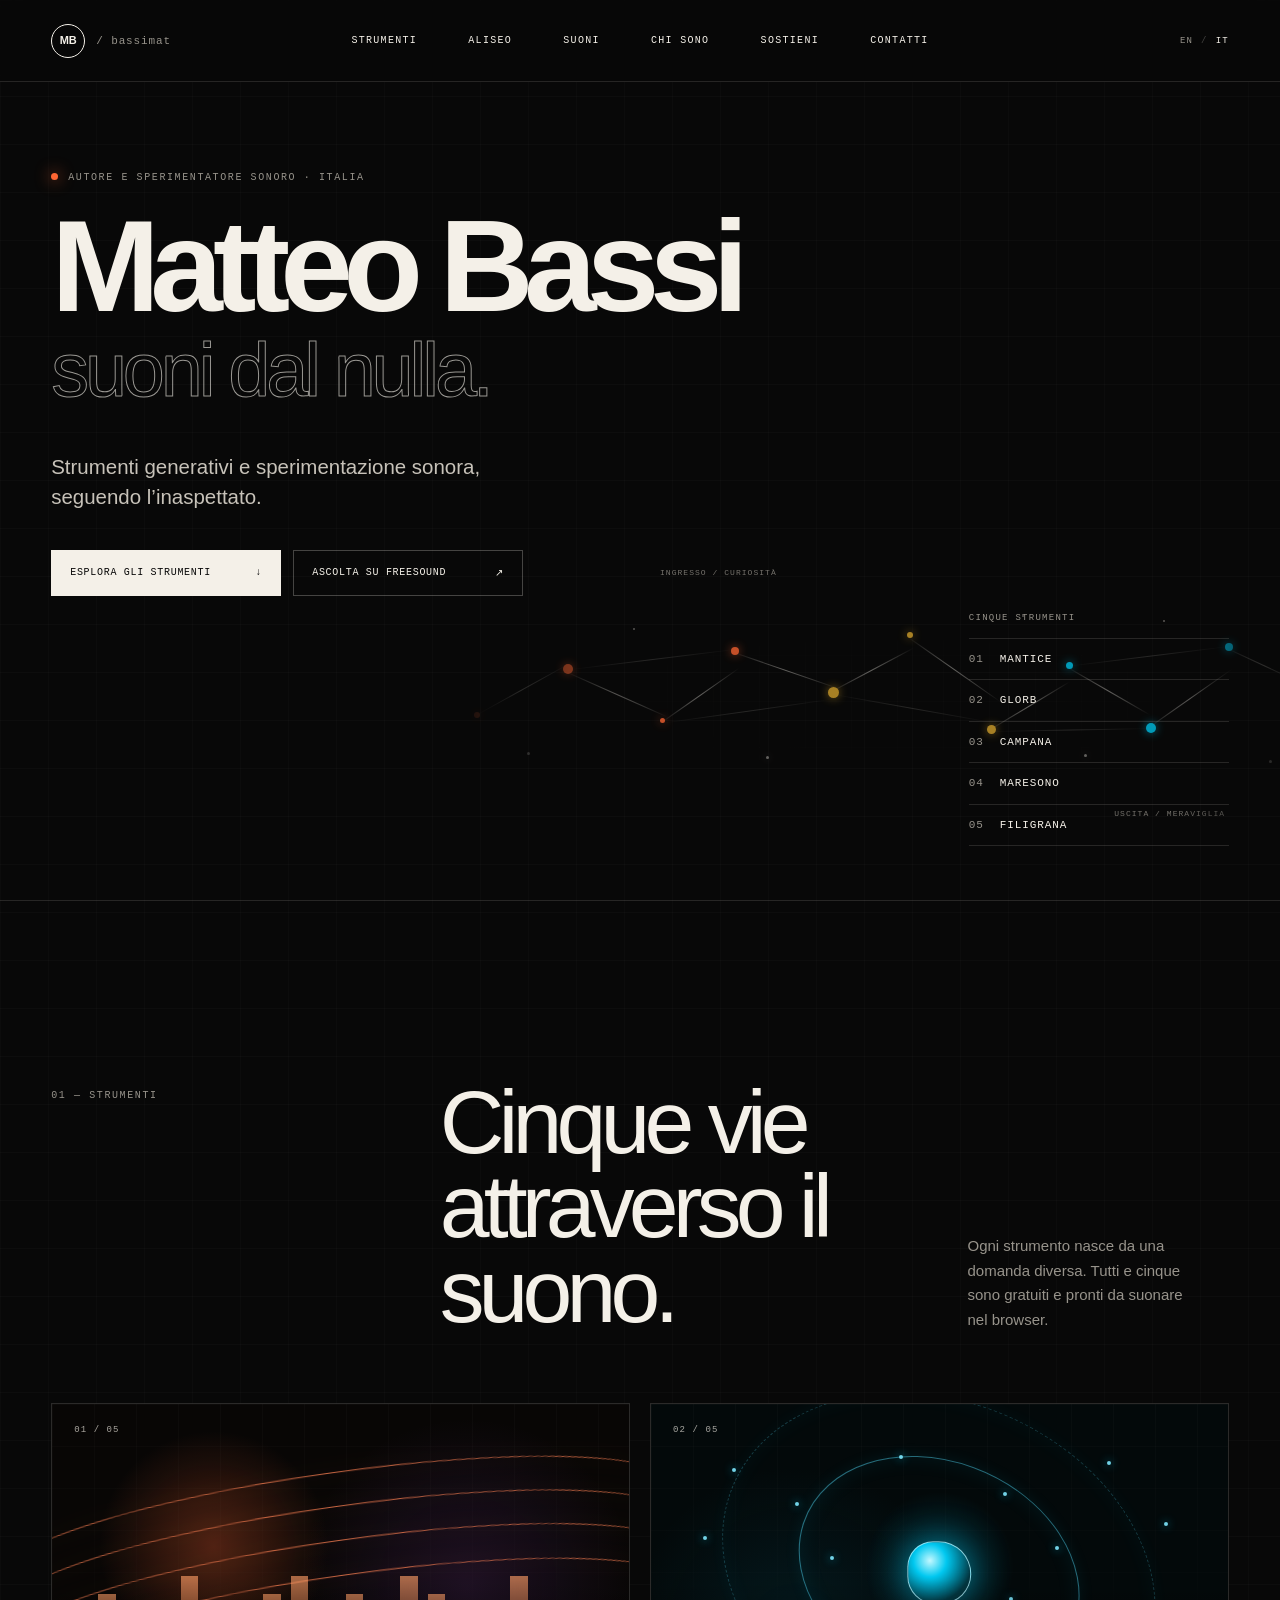
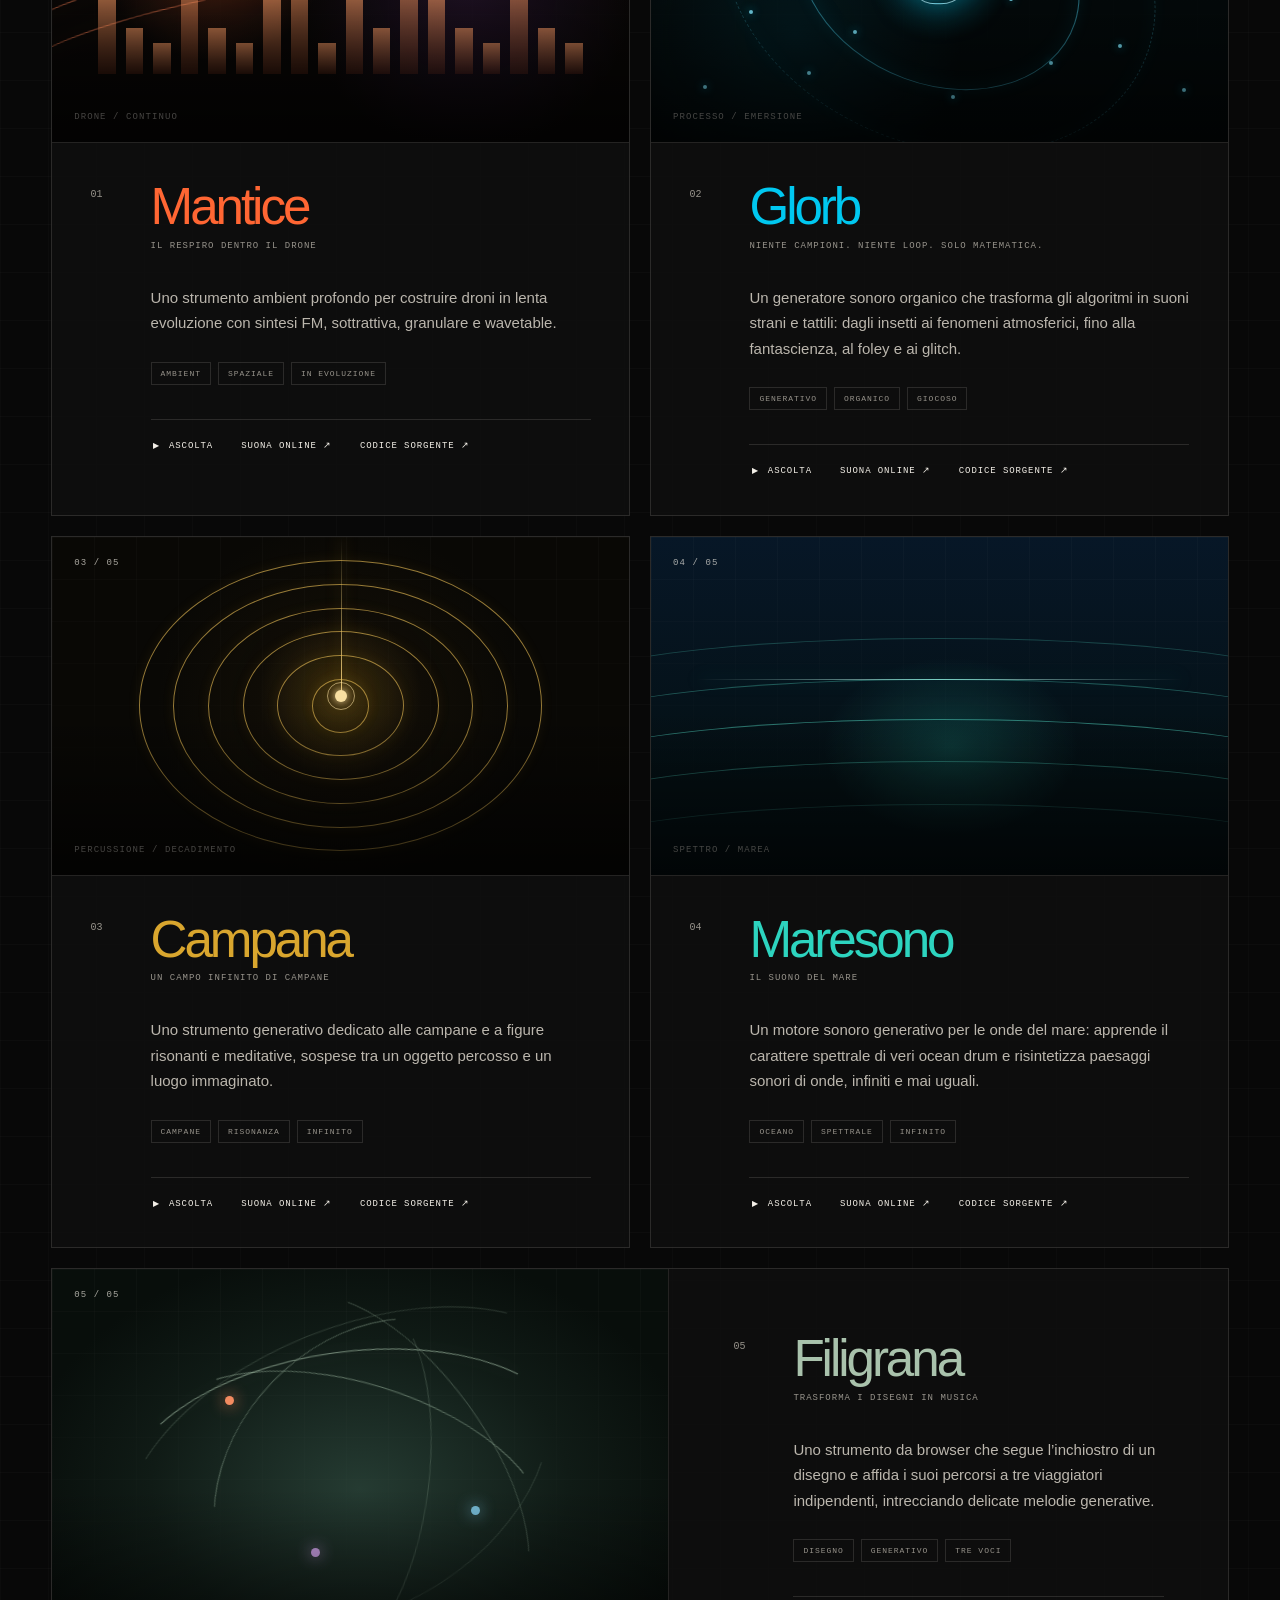
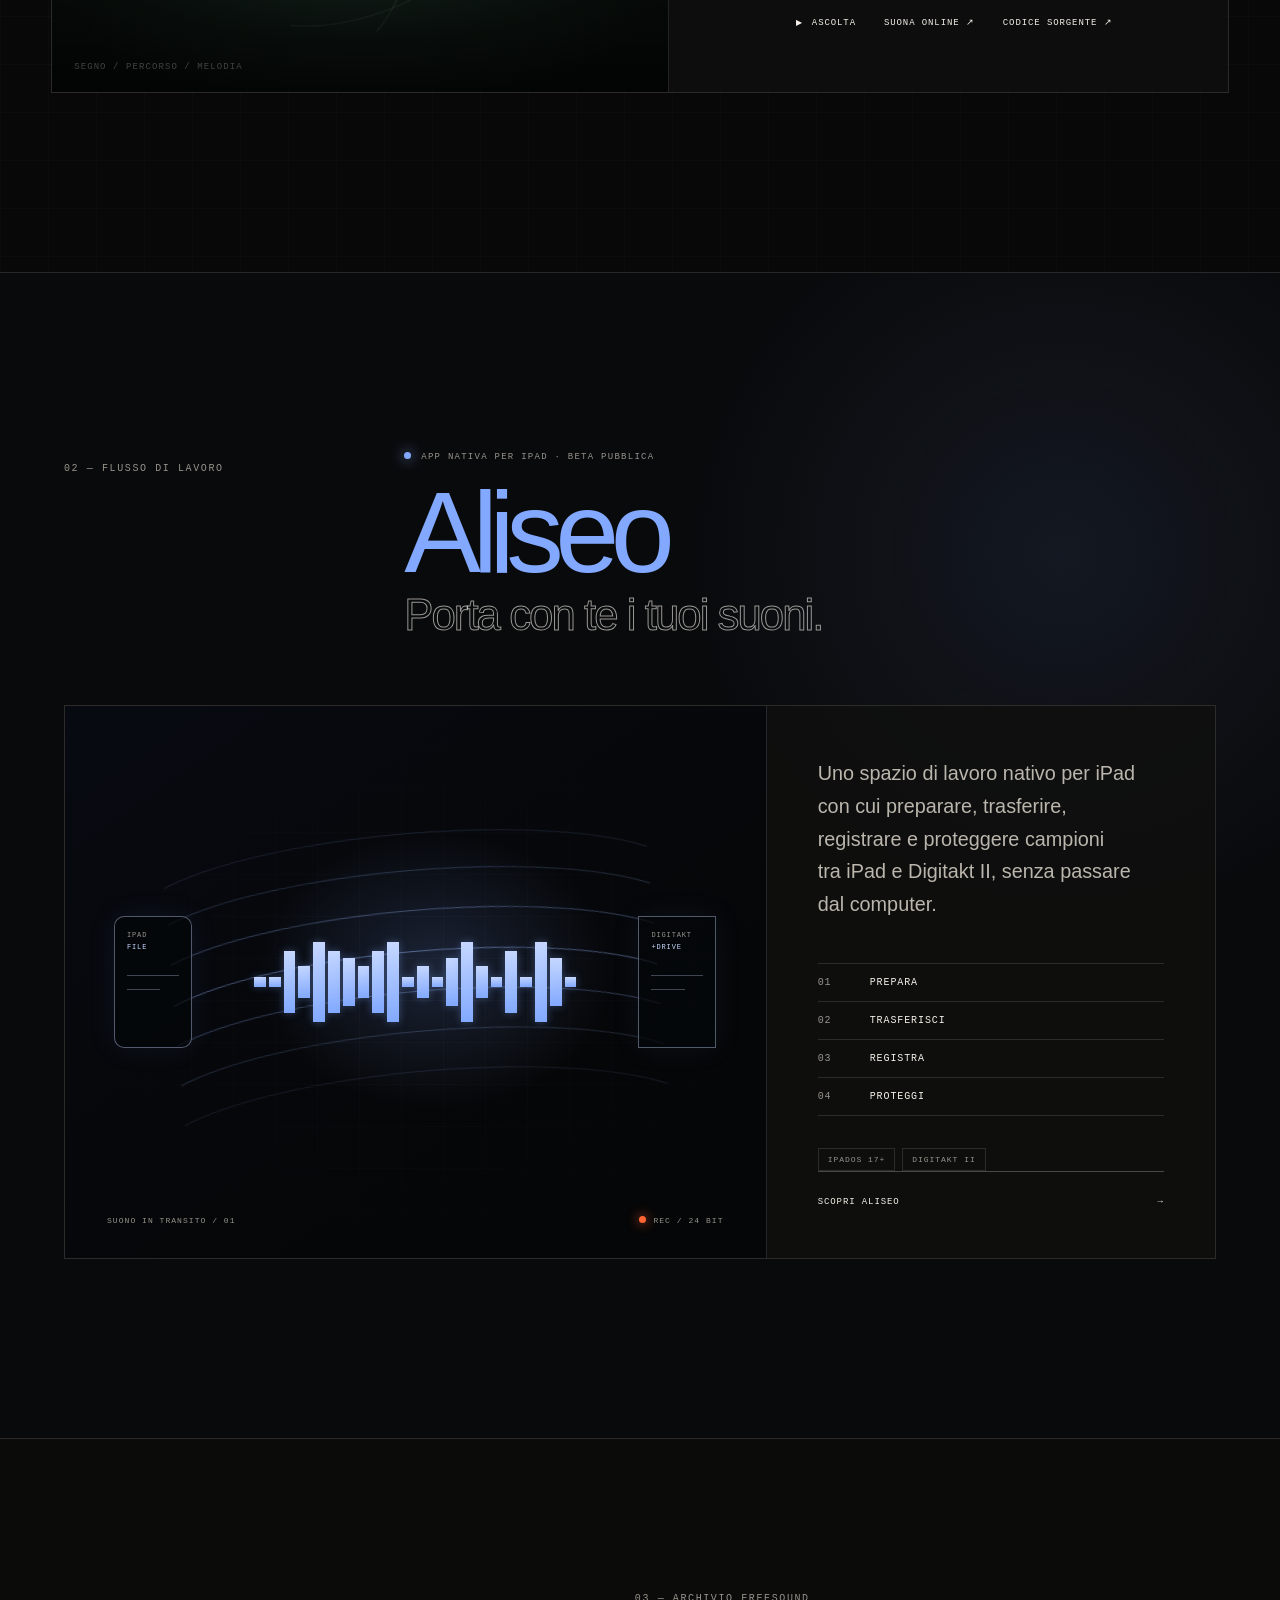
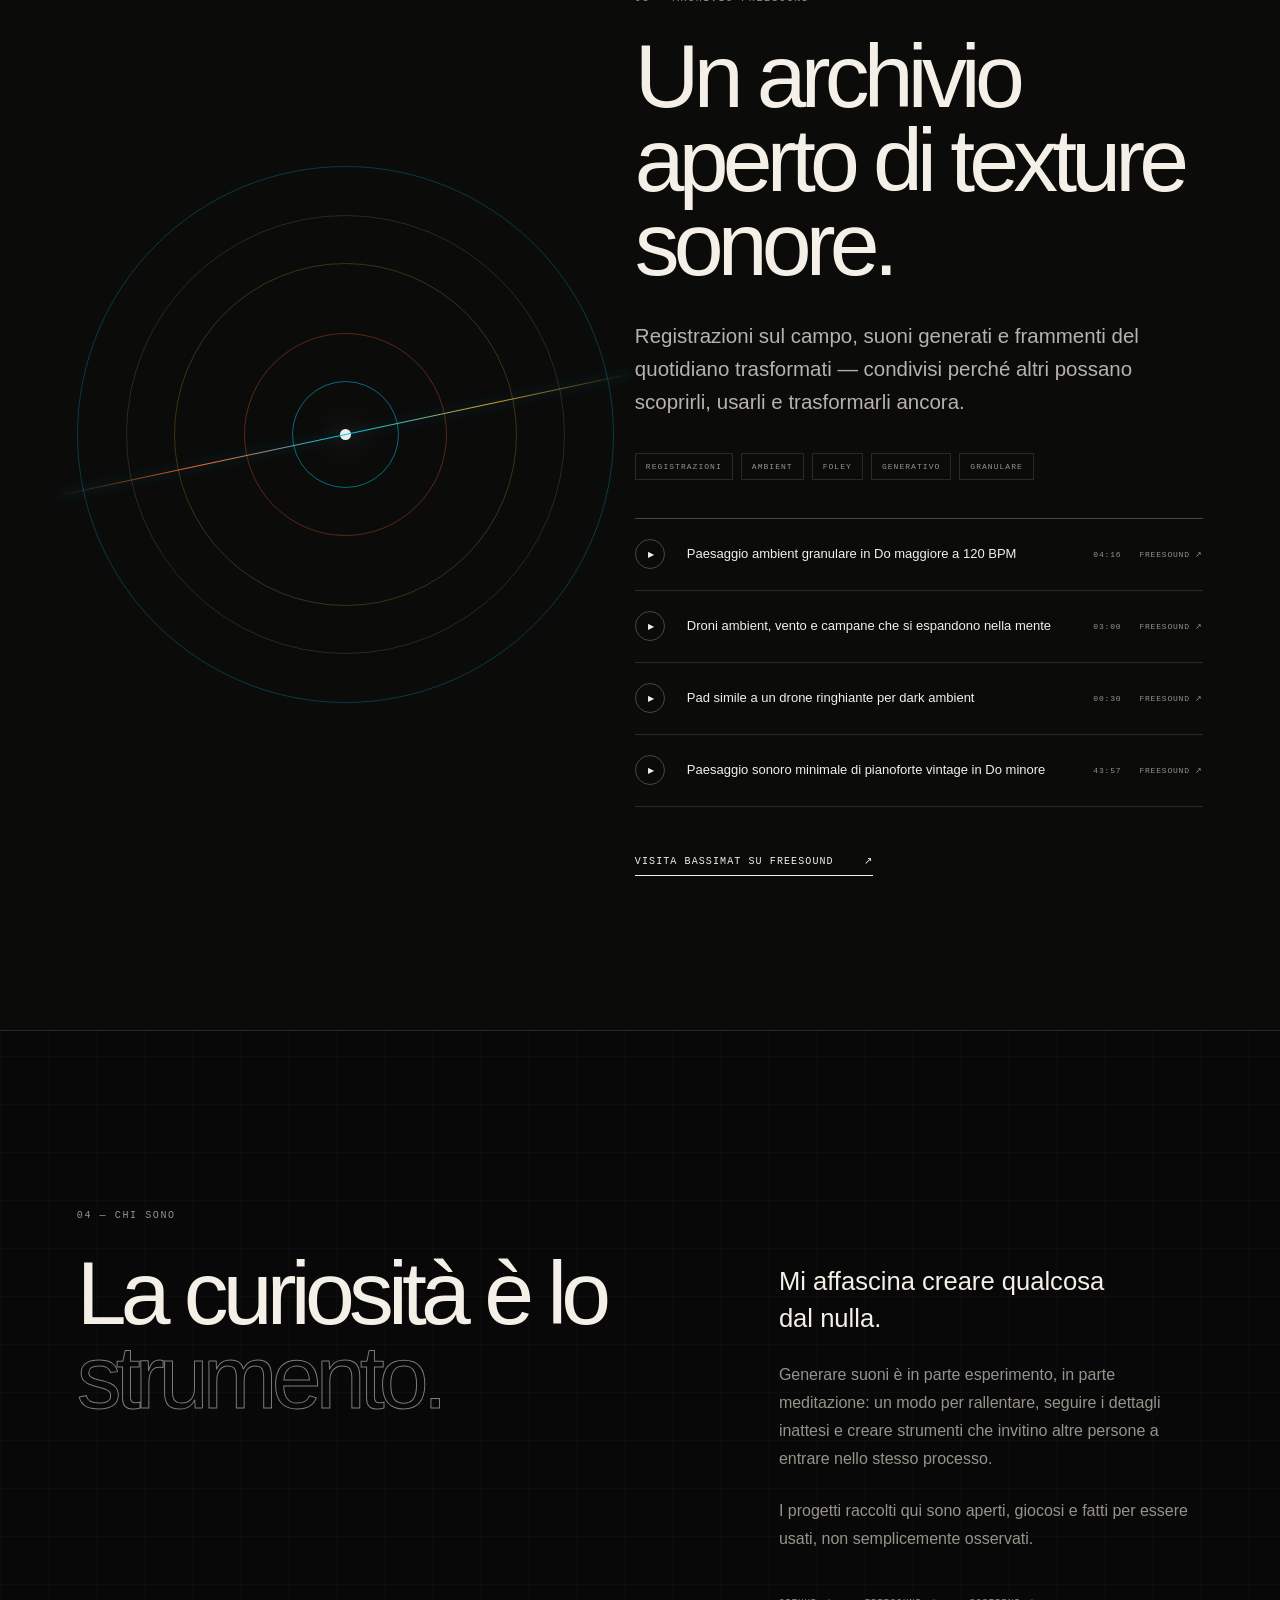
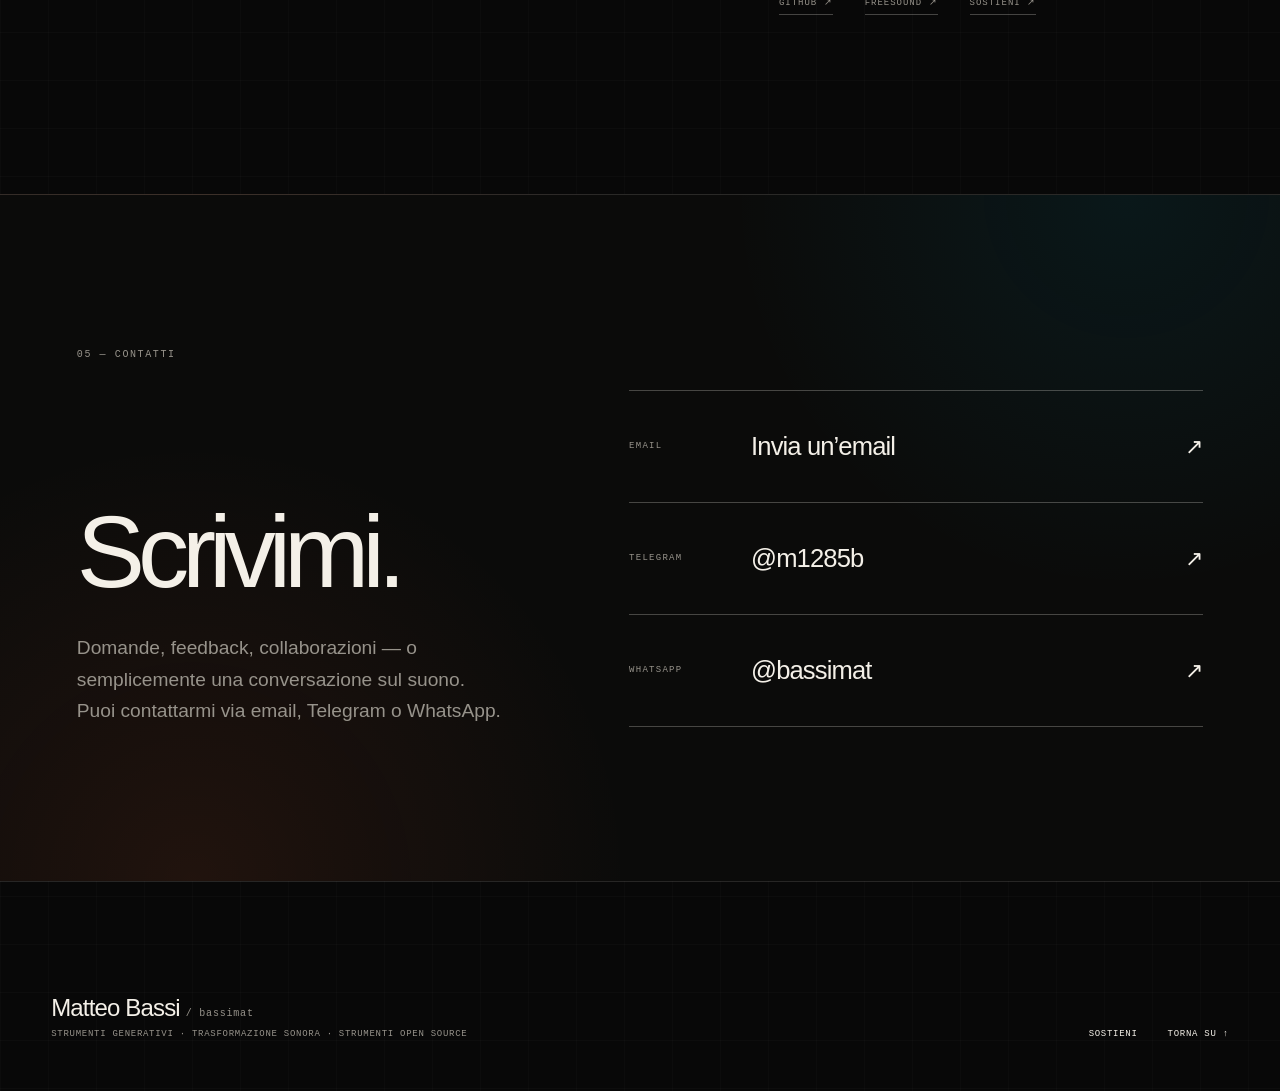
==== commit a8aae9a3: "Add Filigrana to portfolio" ====
--- a/it/index.html
+++ b/it/index.html
@@ -4,8 +4,8 @@
   <meta charset="utf-8">
   <meta name="viewport" content="width=device-width, initial-scale=1">
   <title>Matteo Bassi (bassimat) — Strumenti generativi e trasformazione sonora</title>
-  <meta name="description" content="Strumenti generativi, trasformazione sonora sperimentale e ALISEO, un flusso di lavoro audio per iPad e Digitakt II, di Matteo Bassi (bassimat).">
-  <meta name="keywords" content="Matteo Bassi, bassimat, strumenti generativi, sound design sperimentale, trasformazione sonora, sintesi audio, Mantice, Glorb, Campana, Maresono, ALISEO, Digitakt II, gestione campioni iPad">
+  <meta name="description" content="Strumenti generativi, trasformazione sonora sperimentale, Filigrana e ALISEO di Matteo Bassi (bassimat).">
+  <meta name="keywords" content="Matteo Bassi, bassimat, strumenti generativi, sound design sperimentale, trasformazione sonora, disegno in musica, Filigrana, sintesi audio, Mantice, Glorb, Campana, Maresono, ALISEO, Digitakt II, gestione campioni iPad">
   <meta name="author" content="Matteo Bassi">
   <meta name="robots" content="index, follow">
   <meta name="google-site-verification" content="pp3jhptIHkhnjku-p-0sm3J4XAJzQlE7WiNZ2JwKUNA">
@@ -82,6 +82,15 @@
       },
       {
         "@type": "SoftwareApplication",
+        "name": "Filigrana",
+        "url": "https://bassimatte.github.io/filigrana/",
+        "applicationCategory": "MultimediaApplication",
+        "operatingSystem": "Web browser",
+        "isAccessibleForFree": true,
+        "creator": {"@id": "https://bassimatte.github.io/#person"}
+      },
+      {
+        "@type": "SoftwareApplication",
         "name": "ALISEO",
         "url": "https://bassimatte.github.io/it/aliseo/",
         "applicationCategory": "MultimediaApplication",
@@ -128,22 +137,22 @@
         <div class="signal-label signal-label-right">USCITA / MERAVIGLIA</div>
       </div>
       <div class="project-index" aria-label="Progetti in evidenza">
-        <span>QUATTRO STRUMENTI</span>
-        <ol><li><a href="#mantice"><b>01</b> Mantice</a></li><li><a href="#glorb"><b>02</b> Glorb</a></li><li><a href="#campana"><b>03</b> Campana</a></li><li><a href="#maresono"><b>04</b> Maresono</a></li></ol>
+        <span>CINQUE STRUMENTI</span>
+        <ol><li><a href="#mantice"><b>01</b> Mantice</a></li><li><a href="#glorb"><b>02</b> Glorb</a></li><li><a href="#campana"><b>03</b> Campana</a></li><li><a href="#maresono"><b>04</b> Maresono</a></li><li><a href="#filigrana"><b>05</b> Filigrana</a></li></ol>
       </div>
     </section>
 
     <section class="projects-section" id="instruments">
       <div class="section-heading">
         <p class="section-number">01 — STRUMENTI</p>
-        <h2>Quattro vie attraverso il suono.</h2>
-        <p>Ogni strumento nasce da una domanda diversa. Tutti e quattro sono gratuiti, open source e pronti da suonare nel browser.</p>
+        <h2>Cinque vie attraverso il suono.</h2>
+        <p>Ogni strumento nasce da una domanda diversa. Tutti e cinque sono gratuiti e pronti da suonare nel browser.</p>
       </div>
       <div class="projects-grid">
         <article class="project-card project-orange" id="mantice">
           <a class="project-media" href="https://bassimatte.github.io/mantice/" target="_blank" rel="noreferrer" aria-label="Apri Mantice">
             <div class="project-art art-mantice" aria-hidden="true">
-              <span class="art-number">01 / 04</span>
+              <span class="art-number">01 / 05</span>
               <div class="mantice-waves"><span></span><span></span><span></span><span></span></div>
               <div class="mantice-spectrum"><i></i><i></i><i></i><i></i><i></i><i></i><i></i><i></i><i></i><i></i><i></i><i></i><i></i><i></i><i></i><i></i><i></i><i></i></div>
               <span class="art-caption">DRONE / CONTINUO</span>
@@ -160,7 +169,7 @@
         <article class="project-card project-cyan" id="glorb">
           <a class="project-media" href="https://bassimatte.github.io/glorb/" target="_blank" rel="noreferrer" aria-label="Apri Glorb">
             <div class="project-art art-glorb" aria-hidden="true">
-              <span class="art-number">02 / 04</span>
+              <span class="art-number">02 / 05</span>
               <div class="glorb-orbits"><span></span><span></span></div>
               <div class="glorb-core"></div>
               <div class="glorb-particles"><i></i><i></i><i></i><i></i><i></i><i></i><i></i><i></i><i></i><i></i><i></i><i></i><i></i><i></i><i></i><i></i><i></i><i></i></div>
@@ -178,7 +187,7 @@
         <article class="project-card project-gold" id="campana">
           <a class="project-media" href="https://bassimatte.github.io/campana/" target="_blank" rel="noreferrer" aria-label="Apri Campana">
             <div class="project-art art-campana" aria-hidden="true">
-              <span class="art-number">03 / 04</span>
+              <span class="art-number">03 / 05</span>
               <div class="campana-bell">
                 <div class="campana-strike"></div>
                 <div class="campana-rings"><span></span><span></span><span></span><span></span><span></span><span></span></div>
@@ -198,7 +207,7 @@
         <article class="project-card project-teal" id="maresono">
           <a class="project-media" href="https://bassimatte.github.io/maresono/" target="_blank" rel="noreferrer" aria-label="Apri Maresono">
             <div class="project-art art-maresono" aria-hidden="true">
-              <span class="art-number">04 / 04</span>
+              <span class="art-number">04 / 05</span>
               <div class="maresono-horizon"></div>
               <div class="maresono-waves"><span></span><span></span><span></span><span></span><span></span></div>
               <span class="art-caption">SPETTRO / MAREA</span>
@@ -209,6 +218,15 @@
             <p class="project-description">Un motore sonoro generativo per le onde del mare: apprende il carattere spettrale di veri ocean drum e risintetizza paesaggi sonori di onde, infiniti e mai uguali.</p>
             <ul class="tag-list" aria-label="Qualità di Maresono"><li>Oceano</li><li>Spettrale</li><li>Infinito</li></ul>
             <div class="project-links"><button class="sample-link" type="button" data-sample-project="maresono" data-samples="/public/audio/maresono-onda-lunga-sample.mp3" data-sample-names="onda_lunga" data-sample-gains-db="0" aria-label="Ascolta un esempio di Maresono" aria-pressed="false"><span class="sample-icon" aria-hidden="true">▶</span> Ascolta</button><a href="https://bassimatte.github.io/maresono/" target="_blank" rel="noreferrer">Suona online <span aria-hidden="true">↗</span></a><a href="https://github.com/bassimatte/maresono" target="_blank" rel="noreferrer">Codice sorgente <span aria-hidden="true">↗</span></a></div>
+          </div>
+        </article>
+        <article class="project-card project-sage project-featured" id="filigrana">
+          <a class="project-media" href="https://bassimatte.github.io/filigrana/" target="_blank" rel="noreferrer" aria-label="Apri Filigrana"><div class="project-art art-filigrana" aria-hidden="true"><span class="art-number">05 / 05</span><div class="filigrana-paths"><i></i><i></i><i></i><i></i><i></i><i></i><i></i></div><div class="filigrana-travellers"><i class="traveller-one"></i><i class="traveller-two"></i><i class="traveller-three"></i></div><span class="art-caption">SEGNO / PERCORSO / MELODIA</span></div></a>
+          <div class="project-body">
+            <div class="project-title-row"><span class="project-number">05</span><div><h3><a href="https://bassimatte.github.io/filigrana/" target="_blank" rel="noreferrer">Filigrana</a></h3><p class="project-kicker">Trasforma i disegni in musica</p></div></div>
+            <p class="project-description">Uno strumento da browser che segue l’inchiostro di un disegno e affida i suoi percorsi a tre viaggiatori indipendenti, intrecciando delicate melodie generative.</p>
+            <ul class="tag-list" aria-label="Caratteristiche di Filigrana"><li>Disegno</li><li>Generativo</li><li>Tre voci</li></ul>
+            <div class="project-links"><button class="sample-link" type="button" data-sample-project="filigrana" data-samples="/public/audio/filigrana-sample.mp3" data-sample-names="calm_trio" data-sample-gains-db="0" aria-label="Ascolta Filigrana" aria-pressed="false"><span class="sample-icon" aria-hidden="true">▶</span> Ascolta</button><a href="https://bassimatte.github.io/filigrana/" target="_blank" rel="noreferrer">Suona online <span aria-hidden="true">↗</span></a><a href="https://github.com/bassimatte/filigrana" target="_blank" rel="noreferrer">Codice sorgente <span aria-hidden="true">↗</span></a></div>
           </div>
         </article>
       </div>
--- a/app/globals.css
+++ b/app/globals.css
@@ -214,13 +214,18 @@
 .section-heading > p:last-child { margin: 0; color: var(--muted); font-size: 15px; line-height: 1.65; }
 
 .projects-grid { display: grid; grid-template-columns: repeat(2, minmax(0, 1fr)); gap: 20px; }
+.project-featured { grid-column: 1 / -1; display: grid; grid-template-columns: minmax(0, 1.05fr) minmax(0, 0.95fr); }
 .project-card { overflow: hidden; border: 1px solid var(--line); background: rgba(15, 15, 14, 0.86); transition: border-color 220ms ease, transform 220ms ease; }
 .project-card:hover { transform: translateY(-4px); }
 .project-orange:hover { border-color: rgba(255, 102, 51, 0.65); }
 .project-cyan:hover { border-color: rgba(0, 200, 240, 0.65); }
 .project-gold:hover { border-color: rgba(217, 166, 46, 0.65); }
 .project-teal:hover { border-color: rgba(45, 212, 191, 0.65); }
+.project-sage:hover { border-color: #a9c2ac; }
+.project-sage h3, .project-sage .project-links a:hover, .project-sage .sample-link:hover, .project-sage .sample-link[aria-pressed="true"] { color: #a9c2ac; }
 .project-media { position: relative; display: block; aspect-ratio: 1.7 / 1; overflow: hidden; border-bottom: 1px solid var(--line); background: #050505; }
+.project-featured .project-media { min-height: 350px; aspect-ratio: auto; border-right: 1px solid var(--line); border-bottom: 0; }
+.project-featured .project-body { display: flex; flex-direction: column; justify-content: center; padding: clamp(28px, 5vw, 72px); }
 .project-media::after { position: absolute; z-index: 2; inset: 0; content: ""; background: linear-gradient(180deg, transparent 52%, rgba(0, 0, 0, 0.7)); pointer-events: none; }
 .project-art { position: absolute; inset: 0; overflow: hidden; isolation: isolate; transition: transform 700ms cubic-bezier(.2,.8,.2,1); }
 .project-art::before { position: absolute; z-index: -1; inset: 0; content: ""; opacity: 0.15; background-image: linear-gradient(rgba(244, 240, 232, 0.16) 1px, transparent 1px), linear-gradient(90deg, rgba(244, 240, 232, 0.16) 1px, transparent 1px); background-size: 42px 42px; mask-image: linear-gradient(to bottom, black, transparent 84%); }
@@ -515,6 +520,9 @@
   .section-heading .section-number { margin-bottom: 28px; }
   .section-heading > p:last-child { max-width: 500px; margin-top: 26px; }
   .projects-grid { grid-template-columns: 1fr; }
+  .project-featured { grid-column: auto; grid-template-columns: 1fr; }
+  .project-featured .project-media { min-height: 0; aspect-ratio: 1.45 / 1; border-right: 0; border-bottom: 1px solid var(--line); }
+  .project-featured .project-body { display: block; padding: 30px 24px; }
   .project-media { aspect-ratio: 1.45 / 1; }
   .project-description, .tag-list, .project-links { margin-left: 0; }
   .sounds-section { display: flex; flex-direction: column; min-height: 0; }
@@ -546,3 +554,20 @@
   .hero-constellation, .constellation-lines i, .constellation-grains i { animation: none !important; }
   .project-art *, .project-art *::before, .project-art *::after { animation: none !important; }
 }
+
+/* Filigrana: drawn paths and three travelling voices. */
+.art-filigrana { background: radial-gradient(ellipse at 50% 52%, #253b32, #101b16 48%, #080e0b 78%); }
+.filigrana-paths { position: absolute; inset: 12% 8% 16%; transform: rotate(-8deg); }
+.filigrana-paths i { position: absolute; top: 10%; left: 4%; width: 88%; height: 78%; border: 1px solid transparent; border-top-color: rgba(169, 194, 172, 0.66); border-radius: 50%; filter: drop-shadow(0 0 7px rgba(169, 194, 172, 0.18)); animation: filigrana-drift 12s ease-in-out infinite alternate; }
+.filigrana-paths i:nth-child(2) { top: 20%; left: 9%; width: 78%; height: 68%; transform: rotate(25deg); opacity: .76; animation-delay: -3s; }
+.filigrana-paths i:nth-child(3) { top: 7%; left: 18%; width: 68%; height: 90%; transform: rotate(-38deg); opacity: .58; animation-delay: -6s; }
+.filigrana-paths i:nth-child(4) { top: 17%; left: 20%; width: 74%; height: 60%; transform: rotate(62deg); opacity: .44; animation-delay: -2s; }
+.filigrana-paths i:nth-child(5) { top: 2%; left: 2%; width: 96%; height: 92%; transform: rotate(-14deg); opacity: .3; animation-delay: -8s; }
+.filigrana-paths i:nth-child(6) { top: 26%; left: 13%; width: 70%; height: 52%; transform: rotate(105deg); opacity: .34; animation-delay: -5s; }
+.filigrana-paths i:nth-child(7) { top: 8%; left: 14%; width: 76%; height: 86%; transform: rotate(155deg); opacity: .26; animation-delay: -10s; }
+.filigrana-travellers i { position: absolute; z-index: 1; width: 9px; height: 9px; border-radius: 50%; box-shadow: 0 0 15px currentColor; animation: filigrana-travel 11s ease-in-out infinite alternate; }
+.filigrana-travellers .traveller-one { top: 30%; left: 28%; color: #f38b60; background: currentColor; }
+.filigrana-travellers .traveller-two { top: 56%; left: 68%; color: #75b9d4; background: currentColor; animation-delay: -4s; animation-duration: 14s; }
+.filigrana-travellers .traveller-three { top: 66%; left: 42%; color: #c39adc; background: currentColor; animation-delay: -7s; animation-duration: 12s; }
+@keyframes filigrana-drift { from { translate: -1% -1%; rotate: -2deg; } to { translate: 1% 1%; rotate: 2deg; } }
+@keyframes filigrana-travel { 0% { translate: -8px 12px; scale: .82; } 50% { translate: 32px -18px; scale: 1.12; } 100% { translate: 74px 16px; scale: .9; } }
